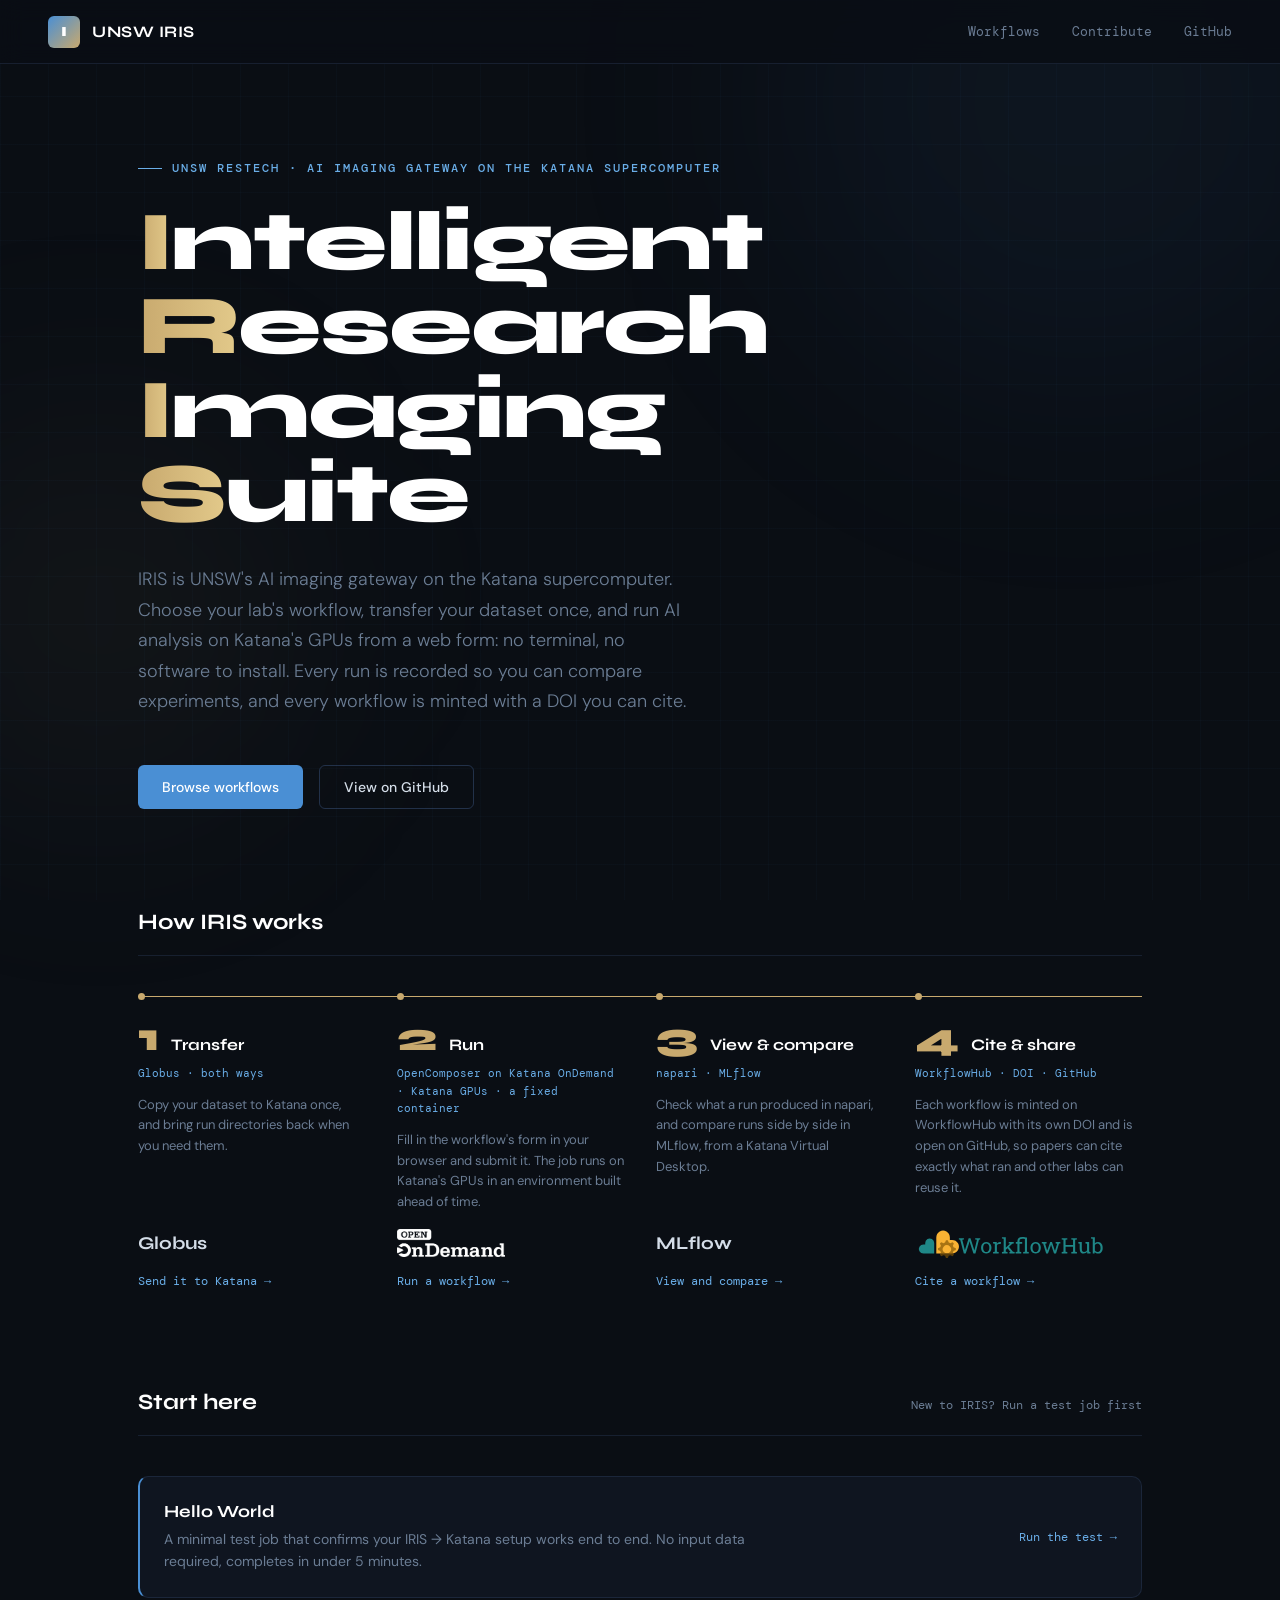
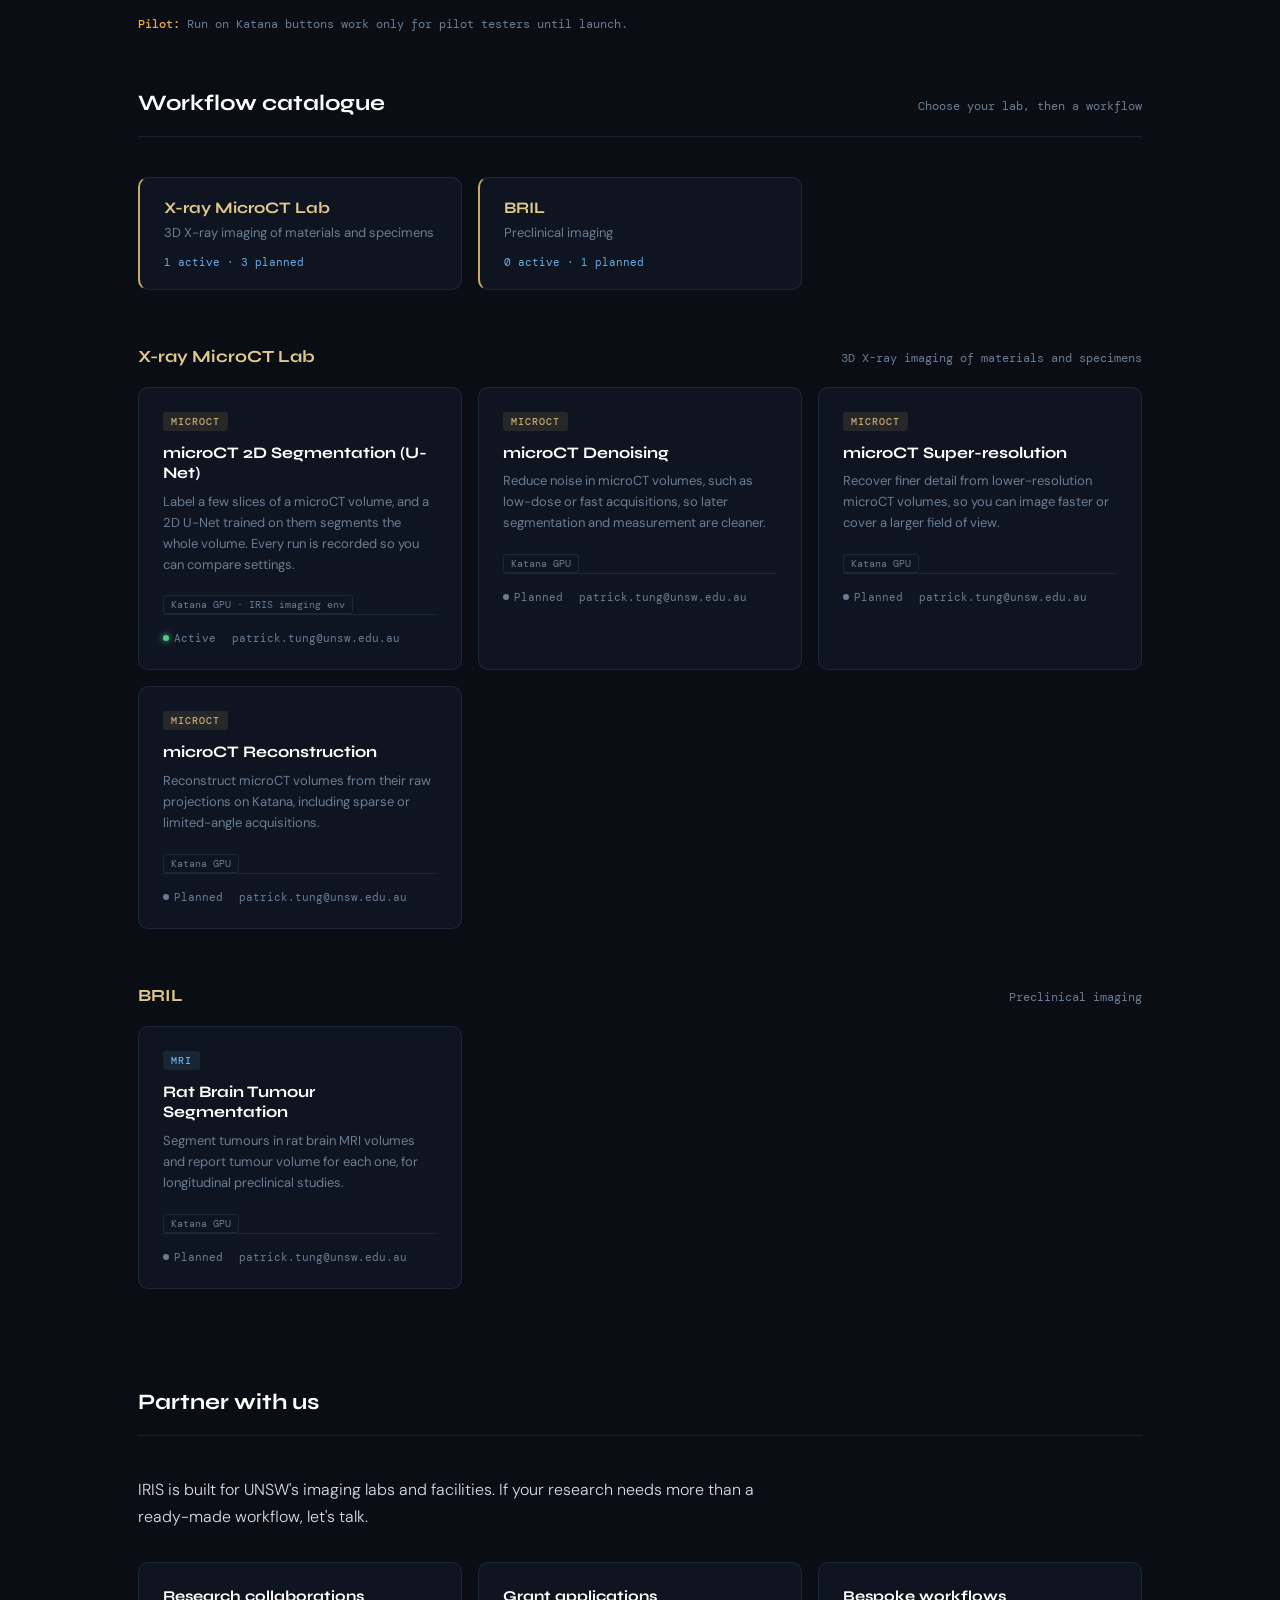
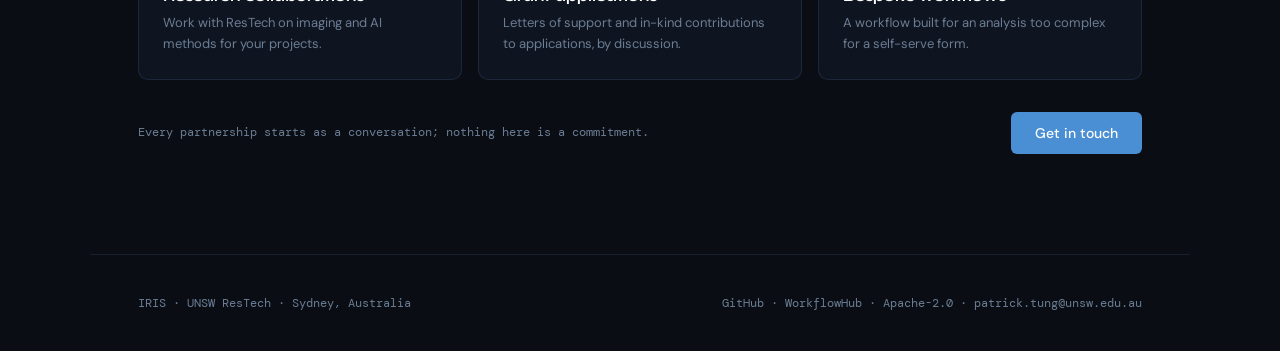
==== index.html @ 755fbcd8 "The landing page's lifecycle section becomes How IRIS works, keeping its id: its tagline goes and th" ====
<!DOCTYPE html>
<html lang="en">
<head>
  <meta charset="UTF-8">
  <meta name="viewport" content="width=device-width, initial-scale=1.0">
  <title>IRIS — Intelligent Research Imaging Suite</title>
  <link rel="preconnect" href="https://fonts.googleapis.com">
  <link href="https://fonts.googleapis.com/css2?family=DM+Mono:wght@400;500&family=Syne:wght@400;600;700;800&family=DM+Sans:wght@300;400;500&display=swap" rel="stylesheet">
  <style>
    *, *::before, *::after { box-sizing: border-box; margin: 0; padding: 0; }

    :root {
      --bg:        #0a0e14;
      --bg2:       #0f1520;
      --bg3:       #141c2e;
      --surface:   #1a2438;
      --border:    rgba(99,140,210,0.15);
      --border2:   rgba(99,140,210,0.28);
      --gold:      #c8a96e;
      --gold2:     #e2c98a;
      --blue:      #4a8fd4;
      --blue2:     #6aaee8;
      --text:      #d4dde8;
      --muted:     #6b7d94;
      --tag-bg:    rgba(74,143,212,0.12);
      --tag-text:  #6aaee8;
      --red:       #e05a5a;
      --green:     #4ecb8d;
      --amber:     #e8a84a;
      /* Modality accents — one per modality tag in the catalogue. */
      --pink:      #e07ab0;
    }

    html { scroll-behavior: smooth; }

    body {
      font-family: 'DM Sans', sans-serif;
      background: var(--bg);
      color: var(--text);
      min-height: 100vh;
      overflow-x: hidden;
    }

    /* Grid overlay */
    body::before {
      content: '';
      position: fixed;
      inset: 0;
      background-image:
        linear-gradient(rgba(74,143,212,0.03) 1px, transparent 1px),
        linear-gradient(90deg, rgba(74,143,212,0.03) 1px, transparent 1px);
      background-size: 48px 48px;
      pointer-events: none;
      z-index: 0;
    }

    /* Glow orbs */
    .orb {
      position: fixed;
      border-radius: 50%;
      filter: blur(120px);
      pointer-events: none;
      z-index: 0;
    }
    .orb-1 { width: 600px; height: 600px; background: rgba(74,143,212,0.06); top: -200px; right: -100px; }
    .orb-2 { width: 400px; height: 400px; background: rgba(200,169,110,0.05); bottom: 10%; left: -100px; }

    /* ── NAV ── */
    body > nav {
      position: fixed; top: 0; left: 0; right: 0;
      z-index: 100;
      display: flex; align-items: center; justify-content: space-between;
      padding: 0 48px;
      height: 64px;
      background: rgba(10,14,20,0.85);
      backdrop-filter: blur(12px);
      border-bottom: 1px solid var(--border);
    }

    .nav-logo {
      display: flex; align-items: center; gap: 12px;
      text-decoration: none;
    }
    .nav-logo-mark {
      width: 32px; height: 32px;
      background: linear-gradient(135deg, var(--blue), var(--gold));
      border-radius: 6px;
      display: flex; align-items: center; justify-content: center;
      font-family: 'Syne', sans-serif;
      font-weight: 800; font-size: 14px;
      color: #fff;
      letter-spacing: -0.5px;
    }
    .nav-logo-text {
      font-family: 'Syne', sans-serif;
      font-weight: 700; font-size: 16px;
      color: #fff; letter-spacing: 0.5px;
    }
    .nav-links { display: flex; align-items: center; gap: 32px; }
    .nav-links a {
      font-size: 13px; font-weight: 400;
      color: var(--muted); text-decoration: none;
      transition: color 0.2s;
      font-family: 'DM Mono', monospace;
    }
    .nav-links a:hover { color: var(--text); }

    /* ── HERO ── */
    .hero {
      position: relative; z-index: 1;
      padding: 160px 48px 100px;
      max-width: 1100px; margin: 0 auto;
    }

    .hero-eyebrow {
      font-family: 'DM Mono', monospace;
      font-size: 12px; font-weight: 500;
      color: var(--blue2);
      letter-spacing: 2px;
      text-transform: uppercase;
      margin-bottom: 24px;
      display: flex; align-items: center; gap: 10px;
    }
    .hero-eyebrow::before {
      content: '';
      display: block; width: 24px; height: 1px;
      background: var(--blue2);
    }

    h1 {
      font-family: 'Syne', sans-serif;
      font-size: clamp(48px, 7vw, 84px);
      font-weight: 800;
      line-height: 1.0;
      letter-spacing: -2px;
      color: #fff;
      margin-bottom: 8px;
    }
    h1 .accent {
      background: linear-gradient(90deg, var(--gold), var(--gold2));
      -webkit-background-clip: text;
      -webkit-text-fill-color: transparent;
      background-clip: text;
    }

    .hero-sub {
      font-size: 18px; font-weight: 300;
      color: var(--muted); line-height: 1.7;
      max-width: 560px;
      margin: 28px 0 48px;
    }

    .hero-actions { display: flex; gap: 16px; flex-wrap: wrap; }

    .btn {
      display: inline-flex; align-items: center; gap: 8px;
      padding: 12px 24px;
      border-radius: 6px;
      font-family: 'DM Sans', sans-serif;
      font-size: 14px; font-weight: 500;
      text-decoration: none;
      transition: all 0.2s;
      cursor: pointer; border: none;
    }
    .btn-primary {
      background: var(--blue);
      color: #fff;
    }
    .btn-primary:hover { background: var(--blue2); transform: translateY(-1px); }

    .btn-outline {
      background: transparent;
      color: var(--text);
      border: 1px solid var(--border2);
    }
    .btn-outline:hover { border-color: var(--blue); color: var(--blue2); transform: translateY(-1px); }

    /* ── SECTION ── */
    section {
      position: relative; z-index: 1;
      max-width: 1100px; margin: 0 auto;
      padding: 0 48px 100px;
    }

    .section-header {
      display: flex; align-items: baseline;
      justify-content: space-between;
      margin-bottom: 40px;
      border-bottom: 1px solid var(--border);
      padding-bottom: 20px;
    }
    .section-title {
      font-family: 'Syne', sans-serif;
      font-size: 22px; font-weight: 700;
      color: #fff;
    }
    .section-mono {
      font-family: 'DM Mono', monospace;
      font-size: 12px; color: var(--muted);
    }

    /* ── START HERE ── */
    #start-here { padding-bottom: 56px; }
    .start-card {
      display: flex; align-items: center; justify-content: space-between;
      gap: 24px; flex-wrap: wrap;
      background: var(--bg2);
      border: 1px solid var(--border);
      border-left: 2px solid var(--blue);
      border-radius: 10px;
      padding: 24px;
      text-decoration: none;
      transition: all 0.2s;
    }
    .start-card:hover { border-color: var(--border2); border-left-color: var(--blue2); background: var(--bg3); }
    .start-name {
      font-family: 'Syne', sans-serif;
      font-size: 17px; font-weight: 700; color: #fff;
      margin-bottom: 6px;
    }
    .start-desc { font-size: 14px; color: var(--muted); line-height: 1.6; max-width: 620px; }
    .start-go {
      font-family: 'DM Mono', monospace;
      font-size: 12px; color: var(--blue2); white-space: nowrap;
    }
    .prelaunch-note {
      margin-top: 16px;
      font-family: 'DM Mono', monospace;
      font-size: 12px; color: var(--muted); line-height: 1.7;
    }
    .prelaunch-note strong { color: var(--amber); font-weight: 500; }
    .prelaunch-note code { font-family: inherit; color: var(--text); }

    /* ── LABS ── */
    .lab + .lab { margin-top: 56px; }
    .lab-header {
      display: flex; align-items: baseline;
      justify-content: space-between; gap: 16px; flex-wrap: wrap;
      margin-bottom: 20px;
    }
    .lab-title {
      font-family: 'Syne', sans-serif;
      font-size: 17px; font-weight: 700;
      color: var(--gold2);
    }

    /* ── WORKFLOW GRID ── */
    .workflow-grid {
      display: grid;
      grid-template-columns: repeat(auto-fill, minmax(300px, 1fr));
      gap: 16px;
    }

    .workflow-card {
      background: var(--bg2);
      border: 1px solid var(--border);
      border-radius: 10px;
      padding: 24px;
      text-decoration: none;
      display: block;
      transition: all 0.2s;
      position: relative;
      overflow: hidden;
    }
    .workflow-card::before {
      content: '';
      position: absolute; top: 0; left: 0; right: 0;
      height: 2px;
      background: linear-gradient(90deg, var(--blue), transparent);
      opacity: 0;
      transition: opacity 0.2s;
    }
    .workflow-card:hover {
      border-color: var(--border2);
      transform: translateY(-2px);
      background: var(--bg3);
    }
    .workflow-card:hover::before { opacity: 1; }

    .workflow-card.planned { cursor: default; }
    .workflow-card.planned:hover {
      border-color: var(--border); transform: none; background: var(--bg2);
    }
    .workflow-card.planned:hover::before { opacity: 0; }

    .card-top {
      display: flex; align-items: flex-start;
      justify-content: space-between;
      margin-bottom: 12px;
    }
    .card-domain {
      font-family: 'DM Mono', monospace;
      font-size: 10px; font-weight: 500;
      padding: 3px 8px; border-radius: 3px;
      background: var(--tag-bg);
      color: var(--tag-text);
      text-transform: uppercase; letter-spacing: 1px;
    }
    .card-domain.microct   { background: rgba(200,169,110,0.12); color: var(--gold); }
    .card-domain.microscopy{ background: rgba(78,203,141,0.1); color: var(--green); }
    .card-domain.pathology { background: rgba(224,122,176,0.1); color: var(--pink); }
    .card-domain.mri       { background: rgba(106,174,232,0.1); color: var(--blue2); }

    .card-name {
      font-family: 'Syne', sans-serif;
      font-size: 16px; font-weight: 700;
      color: #fff; margin-bottom: 8px;
      line-height: 1.3;
    }
    .card-desc {
      font-size: 13px; color: var(--muted);
      line-height: 1.6; margin-bottom: 20px;
    }

    .card-meta {
      display: flex; gap: 16px;
      padding-top: 16px;
      border-top: 1px solid var(--border);
      font-family: 'DM Mono', monospace;
      font-size: 11px; color: var(--muted);
    }
    .card-meta span { display: flex; align-items: center; gap: 5px; }

    .card-compute {
      margin-top: 12px;
      display: flex; gap: 6px; flex-wrap: wrap;
    }
    .compute-tag {
      font-family: 'DM Mono', monospace;
      font-size: 10px; padding: 2px 7px;
      border-radius: 3px;
      border: 1px solid var(--border);
      color: var(--muted);
    }

    /* Status dot */
    .status-dot {
      width: 6px; height: 6px;
      border-radius: 50%;
      background: var(--green);
      display: inline-block;
      box-shadow: 0 0 6px var(--green);
    }
    .status-dot.planned { background: var(--muted); box-shadow: none; }

    /* ── HOW IRIS WORKS ── */
    /* Numbered steps, not cards: no box, and a thin gold line along the
       top of each stage, carried across the gap to the next one. */
    .lifecycle {
      display: grid;
      grid-template-columns: repeat(4, 1fr);
      gap: 32px;
    }
    .stage {
      position: relative;
      display: flex; flex-direction: column;
      border-top: 1px solid var(--gold);
      padding-top: 20px;
    }
    .stage:not(:last-child)::after {
      content: '';
      position: absolute; top: -1px; right: -32px;
      width: 32px; height: 1px;
      background: var(--gold);
    }
    /* A gold dot where each stage meets the line. */
    .stage::before {
      content: '';
      position: absolute; top: -4px; left: 0;
      width: 7px; height: 7px; border-radius: 50%;
      background: var(--gold);
    }
    .stage-head {
      display: flex; align-items: baseline; gap: 12px;
      margin-bottom: 8px;
    }
    .stage-num {
      font-family: 'Syne', sans-serif;
      font-weight: 800; font-size: 40px; line-height: 1;
      color: var(--gold);
    }
    .stage-title {
      font-family: 'Syne', sans-serif;
      font-weight: 700; font-size: 16px;
      color: #fff;
    }
    .stage-tools {
      font-family: 'DM Mono', monospace;
      font-size: 11px; color: var(--blue2);
      line-height: 1.6; margin-bottom: 12px;
    }
    .stage-desc {
      font-size: 13px; color: var(--muted);
      line-height: 1.6; margin-bottom: 16px;
    }
    /* A stage's logo, or its product's name as text, at the stage's foot
       so the four line up. */
    .stage-logo {
      margin-top: auto; margin-bottom: 16px;
      height: 28px; display: flex; align-items: center;
    }
    .stage-logo img { display: block; height: 28px; width: auto; }
    /* WorkflowHub's file pads its logo by about 40% of its height, so it
       is drawn larger to show the logo itself about 28px tall. */
    .stage-logo img.stage-logo-padded { height: 48px; margin: -10px 0; }
    .stage-logo-name {
      font-family: 'Syne', sans-serif;
      font-weight: 700; font-size: 18px; color: var(--text);
    }
    .stage-link {
      font-family: 'DM Mono', monospace;
      font-size: 12px; color: var(--blue2); text-decoration: none;
    }
    .stage-link:hover { color: var(--text); }

    /* ── PARTNER WITH US ── */
    .feature-grid {
      display: grid;
      grid-template-columns: repeat(3, 1fr);
      gap: 16px;
    }
    .feature {
      background: var(--bg2);
      border: 1px solid var(--border);
      border-radius: 10px;
      padding: 24px;
    }
    .feature-title {
      font-family: 'Syne', sans-serif;
      font-weight: 700; font-size: 15px;
      color: #fff; margin-bottom: 8px;
    }
    .feature-desc { font-size: 13px; color: var(--muted); line-height: 1.6; }

    .partner-intro {
      font-size: 16px; font-weight: 300;
      color: var(--text); line-height: 1.7;
      max-width: 640px; margin-bottom: 32px;
    }
    .partner-close {
      display: flex; align-items: center; justify-content: space-between;
      gap: 24px; flex-wrap: wrap;
      margin-top: 32px;
    }
    .partner-close p {
      font-family: 'DM Mono', monospace;
      font-size: 12px; color: var(--muted); line-height: 1.7;
    }

    /* ── LAB TILES ── */
    .lab-tiles {
      display: grid;
      grid-template-columns: repeat(auto-fill, minmax(240px, 1fr));
      gap: 16px;
      margin-bottom: 56px;
    }
    .lab-tile {
      display: flex; flex-direction: column; gap: 6px;
      background: var(--bg2);
      border: 1px solid var(--border);
      border-left: 2px solid var(--gold);
      border-radius: 10px;
      padding: 20px 24px;
      text-decoration: none;
      transition: all 0.2s;
    }
    .lab-tile:hover { border-color: var(--border2); border-left-color: var(--gold2); background: var(--bg3); }
    .lab-tile-name {
      font-family: 'Syne', sans-serif;
      font-size: 16px; font-weight: 700; color: var(--gold2);
    }
    .lab-tile-desc { font-size: 13px; color: var(--muted); line-height: 1.5; }
    .lab-tile-counts {
      font-family: 'DM Mono', monospace;
      font-size: 11px; color: var(--blue2);
      margin-top: 6px;
    }

    /* ── FOOTER ── */
    footer {
      position: relative; z-index: 1;
      border-top: 1px solid var(--border);
      padding: 40px 48px;
      max-width: 1100px; margin: 0 auto;
      display: flex; align-items: center;
      justify-content: space-between;
      font-family: 'DM Mono', monospace;
      font-size: 12px; color: var(--muted);
    }
    footer a { color: var(--muted); text-decoration: none; }
    footer a:hover { color: var(--blue2); }

    /* Animate on load */
    @keyframes fadeUp {
      from { opacity: 0; transform: translateY(20px); }
      to   { opacity: 1; transform: translateY(0); }
    }
    .hero-eyebrow { animation: fadeUp 0.5s ease both; }
    h1            { animation: fadeUp 0.5s 0.1s ease both; }
    .hero-sub     { animation: fadeUp 0.5s 0.2s ease both; }
    .hero-actions { animation: fadeUp 0.5s 0.3s ease both; }

    @media (max-width: 1000px) {
      .lifecycle { grid-template-columns: 1fr 1fr; }
      .stage:nth-child(2)::after { display: none; }
    }

    @media (max-width: 768px) {
      body > nav { padding: 0 20px; }
      h1 { font-size: clamp(36px, 11vw, 48px); letter-spacing: -1px; }
      .nav-links { display: none; }
      .hero { padding: 120px 20px 60px; }
      section { padding: 0 20px 60px; }
      /* Stacked, the gold line runs down the stages' left edge. */
      .lifecycle { grid-template-columns: 1fr; }
      .stage {
        border-top: none; border-left: 1px solid var(--gold);
        padding: 0 0 0 20px;
      }
      .stage:not(:last-child)::after {
        top: auto; right: auto; bottom: -32px; left: -1px;
        width: 1px; height: 32px;
      }
      .stage::before { top: 0; left: -4px; }
      .stage:nth-child(2)::after { display: block; }
      .feature-grid { grid-template-columns: 1fr; }
      footer { flex-direction: column; gap: 16px; text-align: center; }
    }
  </style>
</head>
<body>

<div class="orb orb-1"></div>
<div class="orb orb-2"></div>

<!-- NAV -->
<nav>
  <a href="./" class="nav-logo">
    <div class="nav-logo-mark">I</div>
    <span class="nav-logo-text">UNSW IRIS</span>
  </a>
  <div class="nav-links">
    <a href="#workflows">Workflows</a>
    <a href="contribute/">Contribute</a>
    <a href="https://github.com/unsw-restech/iris" target="_blank">GitHub</a>
  </div>
</nav>

<!-- HERO -->
<div class="hero">
  <div class="hero-eyebrow">UNSW ResTech · AI Imaging Gateway on the Katana supercomputer</div>
  <h1><span class="accent">I</span>ntelligent<br><span class="accent">R</span>esearch<br><span class="accent">I</span>maging<br><span class="accent">S</span>uite</h1>
  <p class="hero-sub">
    IRIS is UNSW's AI imaging gateway on the Katana supercomputer. Choose your lab's workflow, transfer your dataset once, and run AI analysis on Katana's GPUs from a web form: no terminal, no software to install.
    Every run is recorded so you can compare experiments, and every workflow is minted with a DOI you can cite.
  </p>
  <div class="hero-actions">
    <a href="#workflows" class="btn btn-primary">Browse workflows</a>
    <a href="https://github.com/unsw-restech/iris" class="btn btn-outline" target="_blank">View on GitHub</a>
  </div>
</div>

<!-- HOW IRIS WORKS: numbered steps, not cards; a stage-link is the only link
     in a stage. Each stage-logo holds its product's logo from assets/logos/
     (sources and licences in its README.md), or the product's name as text
     where its terms rule the logo out. -->
<section id="lifecycle">
  <div class="section-header">
    <span class="section-title">How IRIS works</span>
  </div>
  <div class="lifecycle">
    <div class="stage">
      <div class="stage-head"><span class="stage-num">1</span><span class="stage-title">Transfer</span></div>
      <div class="stage-tools">Globus · both ways</div>
      <p class="stage-desc">Copy your dataset to Katana once, and bring run directories back when you need them.</p>
      <div class="stage-logo"><span class="stage-logo-name">Globus</span></div>
      <a class="stage-link" href="guide/#send">Send it to Katana →</a>
    </div>
    <div class="stage">
      <div class="stage-head"><span class="stage-num">2</span><span class="stage-title">Run</span></div>
      <div class="stage-tools">OpenComposer on Katana OnDemand · Katana GPUs · a fixed container</div>
      <p class="stage-desc">Fill in the workflow's form in your browser and submit it. The job runs on Katana's GPUs in an environment built ahead of time.</p>
      <div class="stage-logo"><img src="assets/logos/open-ondemand.png" width="1186" height="308" alt="Open OnDemand"></div>
      <a class="stage-link" href="#workflows">Run a workflow →</a>
    </div>
    <div class="stage">
      <div class="stage-head"><span class="stage-num">3</span><span class="stage-title">View &amp; compare</span></div>
      <div class="stage-tools">napari · MLflow</div>
      <p class="stage-desc">Check what a run produced in napari, and compare runs side by side in MLflow, from a Katana Virtual Desktop.</p>
      <div class="stage-logo"><span class="stage-logo-name">MLflow</span></div>
      <a class="stage-link" href="guide/#compare">View and compare →</a>
    </div>
    <div class="stage">
      <div class="stage-head"><span class="stage-num">4</span><span class="stage-title">Cite &amp; share</span></div>
      <div class="stage-tools">WorkflowHub · DOI · GitHub</div>
      <p class="stage-desc">Each workflow is minted on WorkflowHub with its own DOI and is open on GitHub, so papers can cite exactly what ran and other labs can reuse it.</p>
      <div class="stage-logo"><img class="stage-logo-padded" src="assets/logos/workflowhub.svg" width="1200" height="300" alt="WorkflowHub"></div>
      <a class="stage-link" href="workflows/microct-2d-segmentation/#cite">Cite a workflow →</a>
    </div>
  </div>
</section>

<!-- START HERE -->
<section id="start-here">
  <div class="section-header">
    <span class="section-title">Start here</span>
    <span class="section-mono">New to IRIS? Run a test job first</span>
  </div>
  <a href="workflows/hello-world/" class="start-card">
    <div>
      <div class="start-name">Hello World</div>
      <div class="start-desc">A minimal test job that confirms your IRIS → Katana setup works end to end. No input data required, completes in under 5 minutes.</div>
    </div>
    <span class="start-go">Run the test →</span>
  </a>
  <p class="prelaunch-note">
    <strong>Pilot:</strong> Run on Katana buttons
    work only for pilot testers until launch.
  </p>
</section>

<!-- WORKFLOWS -->
<section id="workflows">
  <div class="section-header">
    <span class="section-title">Workflow catalogue</span>
    <span class="section-mono">Choose your lab, then a workflow</span>
  </div>

  <!-- One tile per lab section, in section order; bin/check holds each
       tile's counts to its section's Active and Planned cards. -->
  <div class="lab-tiles">
    <a href="#microct-lab" class="lab-tile">
      <span class="lab-tile-name">X-ray MicroCT Lab</span>
      <span class="lab-tile-desc">3D X-ray imaging of materials and specimens</span>
      <span class="lab-tile-counts">1 active · 3 planned</span>
    </a>
    <a href="#bril" class="lab-tile">
      <span class="lab-tile-name">BRIL</span>
      <span class="lab-tile-desc">Preclinical imaging</span>
      <span class="lab-tile-counts">0 active · 1 planned</span>
    </a>
  </div>

  <div class="lab" id="microct-lab">
    <div class="lab-header">
      <span class="lab-title">X-ray MicroCT Lab</span>
      <span class="section-mono">3D X-ray imaging of materials and specimens</span>
    </div>
    <div class="workflow-grid">

      <a href="workflows/microct-2d-segmentation/" class="workflow-card">
        <div class="card-top">
          <span class="card-domain microct">microCT</span>
        </div>
        <div class="card-name">microCT 2D Segmentation (U-Net)</div>
        <div class="card-desc">Label a few slices of a microCT volume, and a 2D U-Net trained on them segments the whole volume. Every run is recorded so you can compare settings.</div>
        <div class="card-compute">
          <span class="compute-tag">Katana GPU · IRIS imaging env</span>
        </div>
        <div class="card-meta">
          <span><span class="status-dot"></span> Active</span>
          <span>patrick.tung@unsw.edu.au</span>
        </div>
      </a>

      <a href="workflows/microct-denoising/" class="workflow-card planned">
        <div class="card-top">
          <span class="card-domain microct">microCT</span>
        </div>
        <div class="card-name">microCT Denoising</div>
        <div class="card-desc">Reduce noise in microCT volumes, such as low-dose or fast acquisitions, so later segmentation and measurement are cleaner.</div>
        <div class="card-compute">
          <span class="compute-tag">Katana GPU</span>
        </div>
        <div class="card-meta">
          <span><span class="status-dot planned"></span> Planned</span>
          <span>patrick.tung@unsw.edu.au</span>
        </div>
      </a>

      <a href="workflows/microct-super-resolution/" class="workflow-card planned">
        <div class="card-top">
          <span class="card-domain microct">microCT</span>
        </div>
        <div class="card-name">microCT Super-resolution</div>
        <div class="card-desc">Recover finer detail from lower-resolution microCT volumes, so you can image faster or cover a larger field of view.</div>
        <div class="card-compute">
          <span class="compute-tag">Katana GPU</span>
        </div>
        <div class="card-meta">
          <span><span class="status-dot planned"></span> Planned</span>
          <span>patrick.tung@unsw.edu.au</span>
        </div>
      </a>

      <a href="workflows/microct-reconstruction/" class="workflow-card planned">
        <div class="card-top">
          <span class="card-domain microct">microCT</span>
        </div>
        <div class="card-name">microCT Reconstruction</div>
        <div class="card-desc">Reconstruct microCT volumes from their raw projections on Katana, including sparse or limited-angle acquisitions.</div>
        <div class="card-compute">
          <span class="compute-tag">Katana GPU</span>
        </div>
        <div class="card-meta">
          <span><span class="status-dot planned"></span> Planned</span>
          <span>patrick.tung@unsw.edu.au</span>
        </div>
      </a>

    </div>
  </div>

  <div class="lab" id="bril">
    <div class="lab-header">
      <span class="lab-title">BRIL</span>
      <span class="section-mono">Preclinical imaging</span>
    </div>
    <div class="workflow-grid">

      <a href="workflows/mri-rat-brain-tumour-segmentation/" class="workflow-card planned">
        <div class="card-top">
          <span class="card-domain mri">MRI</span>
        </div>
        <div class="card-name">Rat Brain Tumour Segmentation</div>
        <div class="card-desc">Segment tumours in rat brain MRI volumes and report tumour volume for each one, for longitudinal preclinical studies.</div>
        <div class="card-compute">
          <span class="compute-tag">Katana GPU</span>
        </div>
        <div class="card-meta">
          <span><span class="status-dot planned"></span> Planned</span>
          <span>patrick.tung@unsw.edu.au</span>
        </div>
      </a>

    </div>
  </div>
</section>

<!-- PARTNER WITH US -->
<section id="partner">
  <div class="section-header">
    <span class="section-title">Partner with us</span>
  </div>
  <p class="partner-intro">IRIS is built for UNSW's imaging labs and facilities. If your research needs more than a ready-made workflow, let's talk.</p>
  <div class="feature-grid">
    <div class="feature">
      <div class="feature-title">Research collaborations</div>
      <p class="feature-desc">Work with ResTech on imaging and AI methods for your projects.</p>
    </div>
    <div class="feature">
      <div class="feature-title">Grant applications</div>
      <p class="feature-desc">Letters of support and in-kind contributions to applications, by discussion.</p>
    </div>
    <div class="feature">
      <div class="feature-title">Bespoke workflows</div>
      <p class="feature-desc">A workflow built for an analysis too complex for a self-serve form.</p>
    </div>
  </div>
  <div class="partner-close">
    <p>Every partnership starts as a conversation; nothing here is a commitment.</p>
    <a href="mailto:patrick.tung@unsw.edu.au" class="btn btn-primary">Get in touch</a>
  </div>
</section>

<!-- FOOTER -->
<footer>
  <span>IRIS · UNSW ResTech · Sydney, Australia</span>
  <span>
    <a href="https://github.com/unsw-restech/iris" target="_blank">GitHub</a> ·
    <a href="https://workflowhub.eu/projects/472" target="_blank">WorkflowHub</a> ·
    <a href="https://github.com/unsw-restech/iris/blob/main/LICENSE" target="_blank">Apache-2.0</a> ·
    <a href="mailto:patrick.tung@unsw.edu.au">patrick.tung@unsw.edu.au</a>
  </span>
</footer>

</body>
</html>
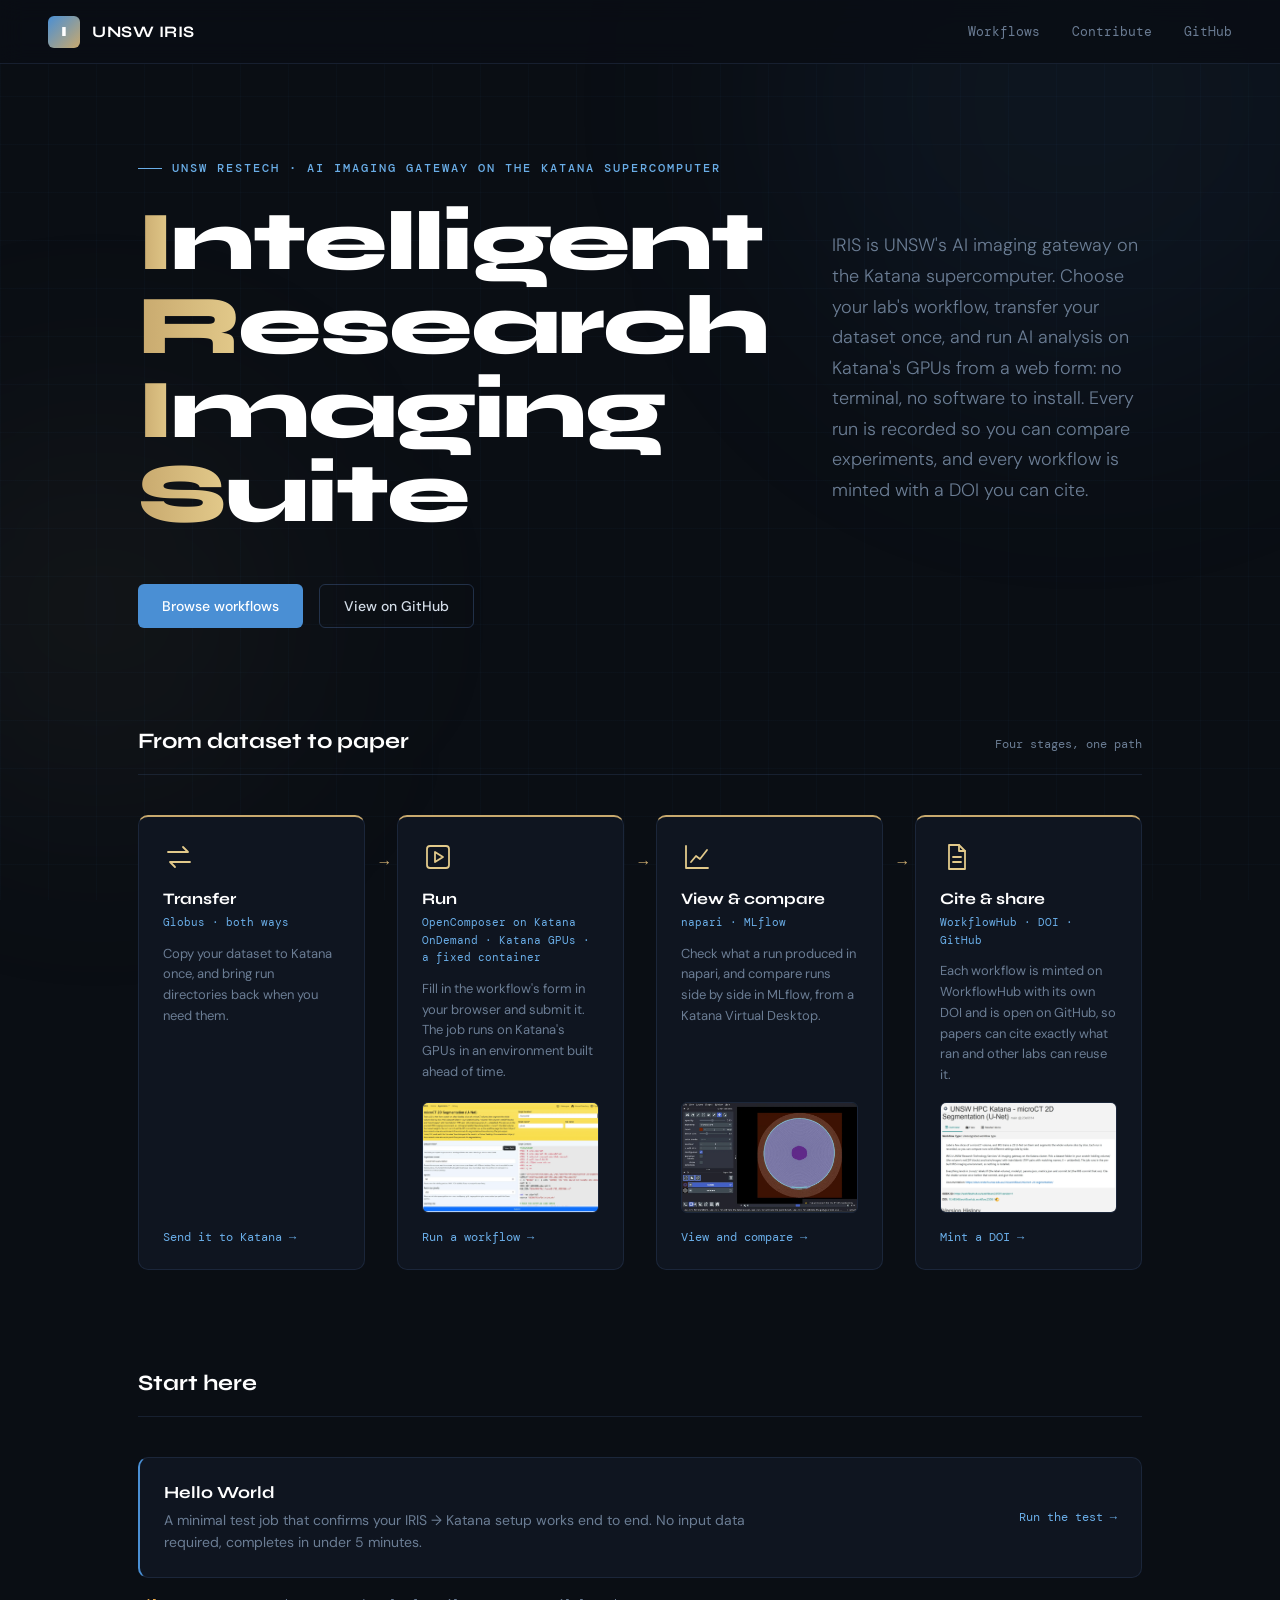
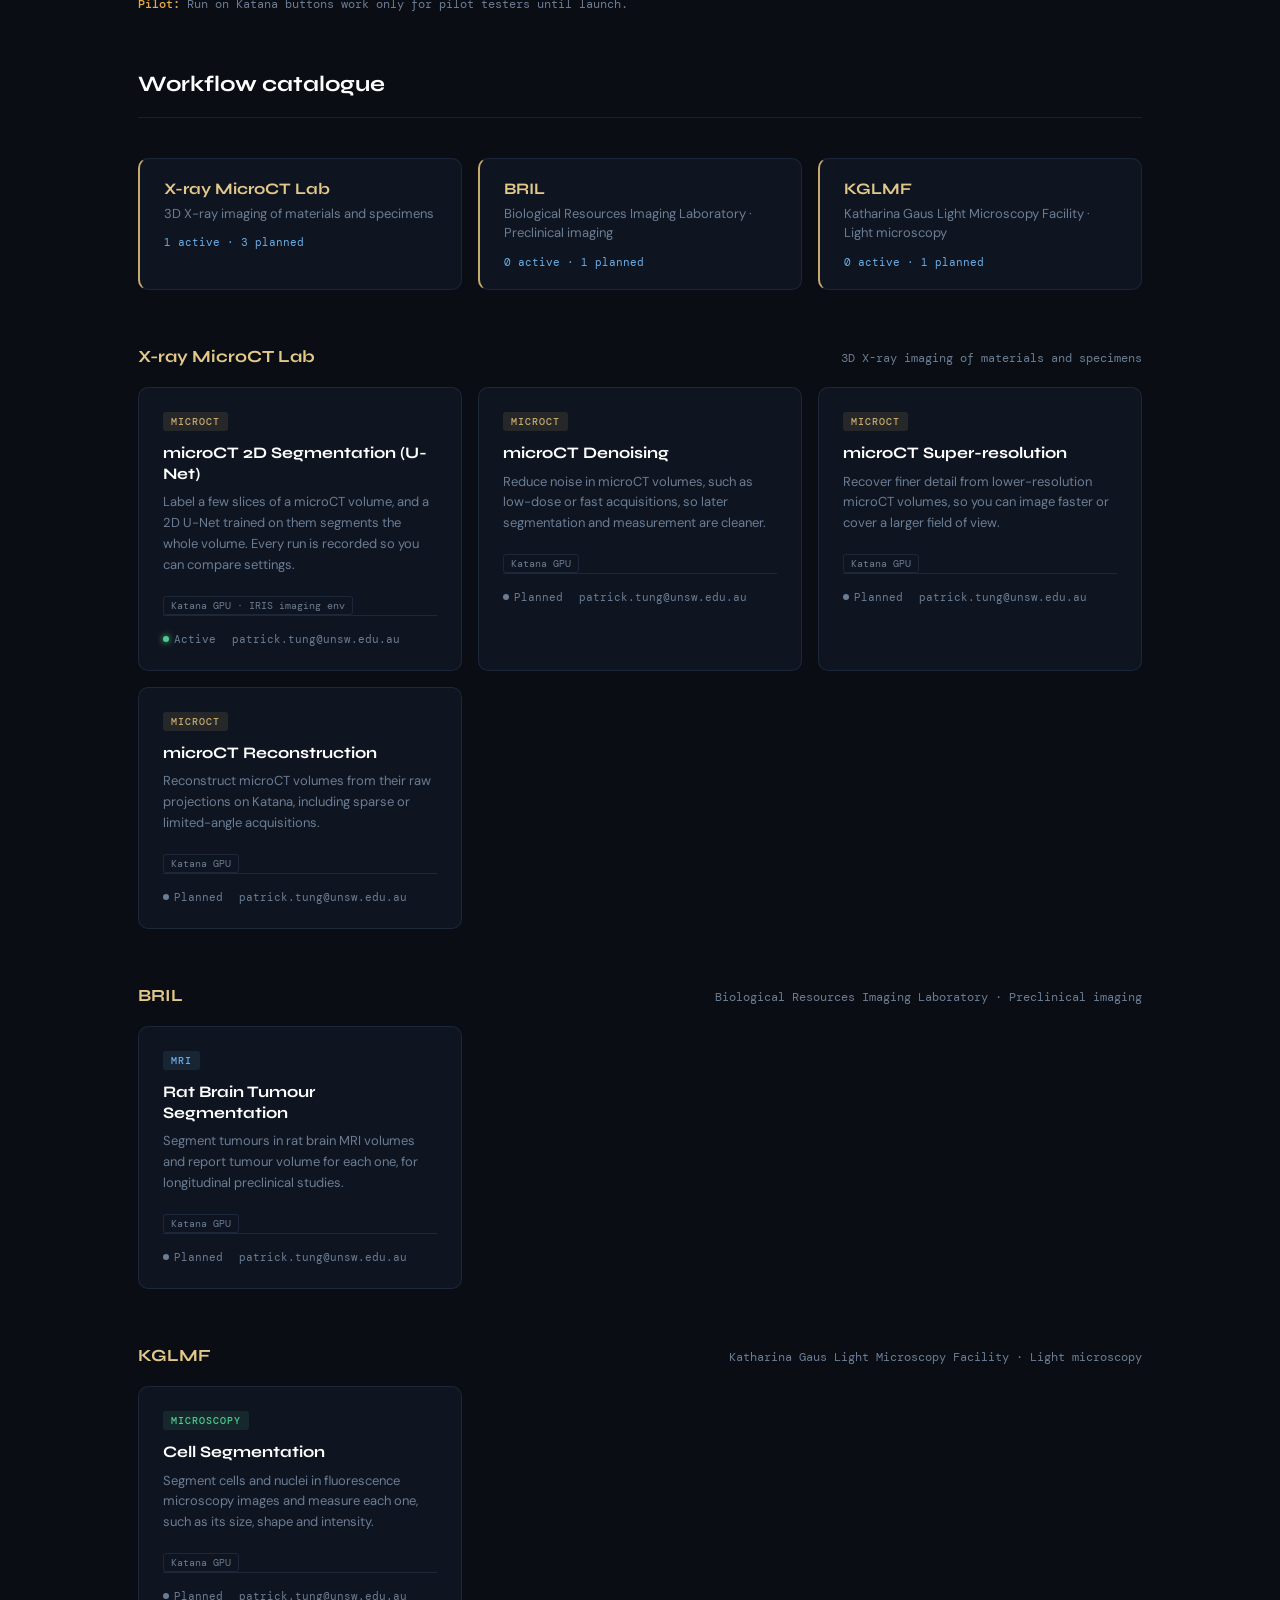
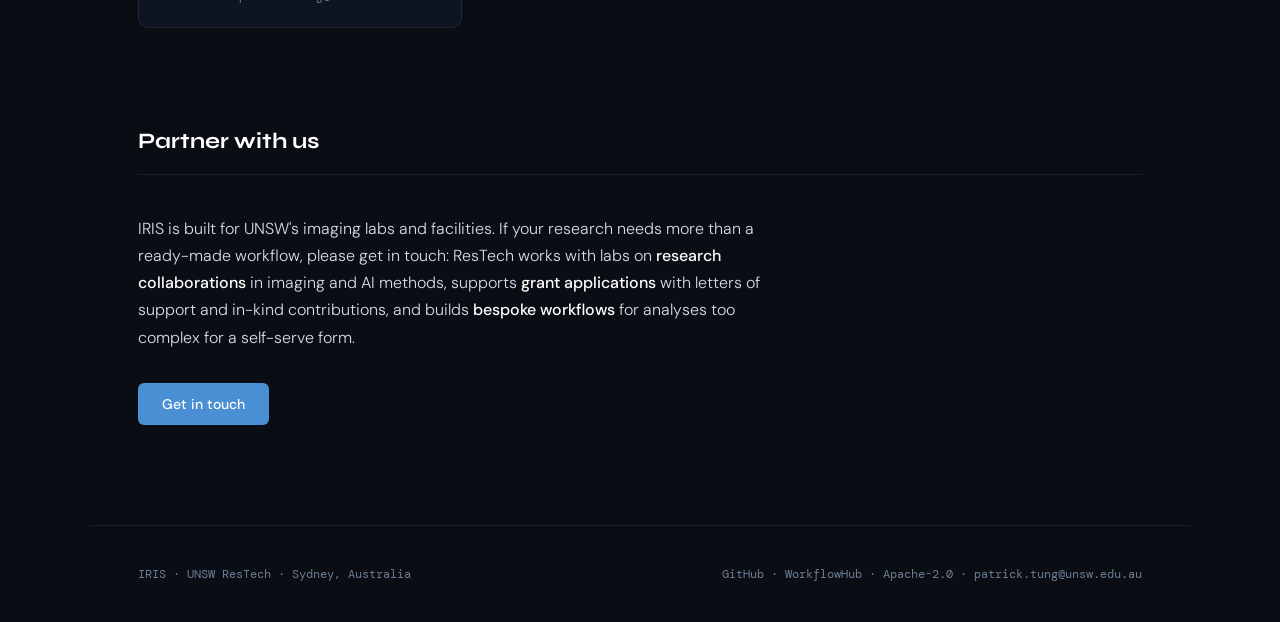
==== commit 618a32a3: "Merge #227: KGLMF lab with a Planned Cell Segmentation workflow, and BRIL's full name" ====
--- a/index.html
+++ b/index.html
@@ -152,6 +152,17 @@
 
     .hero-actions { display: flex; gap: 16px; flex-wrap: wrap; }
 
+    /* Wide screens put the title and its paragraph side by side; below the
+       lifecycle's 1000px breakpoint they stack. */
+    @media (min-width: 1001px) {
+      .hero-row {
+        display: grid; grid-template-columns: auto 1fr;
+        gap: 64px; align-items: center;
+        margin-bottom: 48px;
+      }
+      .hero-row h1, .hero-row .hero-sub { margin: 0; }
+    }
+
     .btn {
       display: inline-flex; align-items: center; gap: 8px;
       padding: 12px 24px;
@@ -343,9 +354,7 @@
     }
     .status-dot.planned { background: var(--muted); box-shadow: none; }
 
-    /* ── HOW IRIS WORKS ── */
-    /* Numbered steps, not cards: no box, and a thin gold line along the
-       top of each stage, carried across the gap to the next one. */
+    /* ── LIFECYCLE ── */
     .lifecycle {
       display: grid;
       grid-template-columns: repeat(4, 1fr);
@@ -354,35 +363,28 @@
     .stage {
       position: relative;
       display: flex; flex-direction: column;
-      border-top: 1px solid var(--gold);
-      padding-top: 20px;
-    }
+      background: var(--bg2);
+      border: 1px solid var(--border);
+      border-top: 2px solid var(--gold);
+      border-radius: 10px;
+      padding: 24px;
+    }
+    /* The arrow to the next stage, in the gap between them. */
     .stage:not(:last-child)::after {
-      content: '';
-      position: absolute; top: -1px; right: -32px;
-      width: 32px; height: 1px;
-      background: var(--gold);
-    }
-    /* A gold dot where each stage meets the line. */
-    .stage::before {
-      content: '';
-      position: absolute; top: -4px; left: 0;
-      width: 7px; height: 7px; border-radius: 50%;
-      background: var(--gold);
-    }
-    .stage-head {
-      display: flex; align-items: baseline; gap: 12px;
-      margin-bottom: 8px;
-    }
-    .stage-num {
-      font-family: 'Syne', sans-serif;
-      font-weight: 800; font-size: 40px; line-height: 1;
-      color: var(--gold);
+      content: '→';
+      position: absolute; top: 34px; right: -25px;
+      font-family: 'DM Mono', monospace;
+      font-size: 16px; color: var(--gold);
+    }
+    .stage-icon {
+      width: 32px; height: 32px;
+      color: var(--gold2);
+      margin-bottom: 16px;
     }
     .stage-title {
       font-family: 'Syne', sans-serif;
       font-weight: 700; font-size: 16px;
-      color: #fff;
+      color: #fff; margin-bottom: 6px;
     }
     .stage-tools {
       font-family: 'DM Mono', monospace;
@@ -393,59 +395,33 @@
       font-size: 13px; color: var(--muted);
       line-height: 1.6; margin-bottom: 16px;
     }
-    /* A stage's logo, or its product's name as text, at the stage's foot
-       so the four line up. */
-    .stage-logo {
-      margin-top: auto; margin-bottom: 16px;
-      height: 28px; display: flex; align-items: center;
-    }
-    .stage-logo img { display: block; height: 28px; width: auto; }
-    /* WorkflowHub's file pads its logo by about 40% of its height, so it
-       is drawn larger to show the logo itself about 28px tall. */
-    .stage-logo img.stage-logo-padded { height: 48px; margin: -10px 0; }
-    .stage-logo-name {
-      font-family: 'Syne', sans-serif;
-      font-weight: 700; font-size: 18px; color: var(--text);
+    /* A stage's screenshot slot: one image from assets/screenshots/, scaled to fit.
+       Empty, it takes no space, and the stage reads as text alone. */
+    .stage-thumb:empty { display: none; }
+    .stage-thumb { margin-bottom: 16px; }
+    /* A filled slot sits at the stage's foot, so the four line up. */
+    .stage-thumb:not(:empty) { margin-top: auto; }
+    .stage-thumb:not(:empty) + .stage-link { margin-top: 0; }
+    .stage-thumb a { display: block; }
+    .stage-thumb img {
+      display: block; width: 100%; height: auto; aspect-ratio: 16 / 10;
+      object-fit: cover; object-position: top left;
+      border: 1px solid var(--border); border-radius: 6px;
     }
     .stage-link {
+      margin-top: auto;
       font-family: 'DM Mono', monospace;
       font-size: 12px; color: var(--blue2); text-decoration: none;
     }
     .stage-link:hover { color: var(--text); }
 
     /* ── PARTNER WITH US ── */
-    .feature-grid {
-      display: grid;
-      grid-template-columns: repeat(3, 1fr);
-      gap: 16px;
-    }
-    .feature {
-      background: var(--bg2);
-      border: 1px solid var(--border);
-      border-radius: 10px;
-      padding: 24px;
-    }
-    .feature-title {
-      font-family: 'Syne', sans-serif;
-      font-weight: 700; font-size: 15px;
-      color: #fff; margin-bottom: 8px;
-    }
-    .feature-desc { font-size: 13px; color: var(--muted); line-height: 1.6; }
-
     .partner-intro {
       font-size: 16px; font-weight: 300;
       color: var(--text); line-height: 1.7;
       max-width: 640px; margin-bottom: 32px;
     }
-    .partner-close {
-      display: flex; align-items: center; justify-content: space-between;
-      gap: 24px; flex-wrap: wrap;
-      margin-top: 32px;
-    }
-    .partner-close p {
-      font-family: 'DM Mono', monospace;
-      font-size: 12px; color: var(--muted); line-height: 1.7;
-    }
+    .partner-intro strong { font-weight: 500; color: #fff; }
 
     /* ── LAB TILES ── */
     .lab-tiles {
@@ -511,19 +487,12 @@
       .nav-links { display: none; }
       .hero { padding: 120px 20px 60px; }
       section { padding: 0 20px 60px; }
-      /* Stacked, the gold line runs down the stages' left edge. */
       .lifecycle { grid-template-columns: 1fr; }
-      .stage {
-        border-top: none; border-left: 1px solid var(--gold);
-        padding: 0 0 0 20px;
+      .stage:not(:last-child)::after {
+        content: '↓'; top: auto; right: auto;
+        bottom: -27px; left: 50%; transform: translateX(-50%);
       }
-      .stage:not(:last-child)::after {
-        top: auto; right: auto; bottom: -32px; left: -1px;
-        width: 1px; height: 32px;
-      }
-      .stage::before { top: 0; left: -4px; }
       .stage:nth-child(2)::after { display: block; }
-      .feature-grid { grid-template-columns: 1fr; }
       footer { flex-direction: column; gap: 16px; text-align: center; }
     }
   </style>
@@ -549,53 +518,68 @@
 <!-- HERO -->
 <div class="hero">
   <div class="hero-eyebrow">UNSW ResTech · AI Imaging Gateway on the Katana supercomputer</div>
-  <h1><span class="accent">I</span>ntelligent<br><span class="accent">R</span>esearch<br><span class="accent">I</span>maging<br><span class="accent">S</span>uite</h1>
-  <p class="hero-sub">
-    IRIS is UNSW's AI imaging gateway on the Katana supercomputer. Choose your lab's workflow, transfer your dataset once, and run AI analysis on Katana's GPUs from a web form: no terminal, no software to install.
-    Every run is recorded so you can compare experiments, and every workflow is minted with a DOI you can cite.
-  </p>
+  <div class="hero-row">
+    <h1><span class="accent">I</span>ntelligent<br><span class="accent">R</span>esearch<br><span class="accent">I</span>maging<br><span class="accent">S</span>uite</h1>
+    <p class="hero-sub">
+      IRIS is UNSW's AI imaging gateway on the Katana supercomputer. Choose your lab's workflow, transfer your dataset once, and run AI analysis on Katana's GPUs from a web form: no terminal, no software to install.
+      Every run is recorded so you can compare experiments, and every workflow is minted with a DOI you can cite.
+    </p>
+  </div>
   <div class="hero-actions">
     <a href="#workflows" class="btn btn-primary">Browse workflows</a>
     <a href="https://github.com/unsw-restech/iris" class="btn btn-outline" target="_blank">View on GitHub</a>
   </div>
 </div>
 
-<!-- HOW IRIS WORKS: numbered steps, not cards; a stage-link is the only link
-     in a stage. Each stage-logo holds its product's logo from assets/logos/
-     (sources and licences in its README.md), or the product's name as text
-     where its terms rule the logo out. -->
+<!-- LIFECYCLE: each stage's stage-thumb slot takes one screenshot from
+     assets/screenshots/: an img with its width, height, loading="lazy" and alt
+     text, inside a link to where the stage-link goes. Empty, it shows nothing.
+     Transfer's is empty: there is no Globus screenshot (#217). -->
 <section id="lifecycle">
   <div class="section-header">
-    <span class="section-title">How IRIS works</span>
+    <span class="section-title">From dataset to paper</span>
+    <span class="section-mono">Four stages, one path</span>
   </div>
   <div class="lifecycle">
     <div class="stage">
-      <div class="stage-head"><span class="stage-num">1</span><span class="stage-title">Transfer</span></div>
+      <svg class="stage-icon" viewBox="0 0 32 32" fill="none" stroke="currentColor" stroke-width="1.8" stroke-linecap="round" stroke-linejoin="round" aria-hidden="true">
+        <path d="M5 11h20l-5-5M27 21H7l5 5"/>
+      </svg>
+      <div class="stage-title">Transfer</div>
       <div class="stage-tools">Globus · both ways</div>
       <p class="stage-desc">Copy your dataset to Katana once, and bring run directories back when you need them.</p>
-      <div class="stage-logo"><span class="stage-logo-name">Globus</span></div>
+      <div class="stage-thumb"></div>
       <a class="stage-link" href="guide/#send">Send it to Katana →</a>
     </div>
     <div class="stage">
-      <div class="stage-head"><span class="stage-num">2</span><span class="stage-title">Run</span></div>
+      <svg class="stage-icon" viewBox="0 0 32 32" fill="none" stroke="currentColor" stroke-width="1.8" stroke-linecap="round" stroke-linejoin="round" aria-hidden="true">
+        <rect x="5" y="5" width="22" height="22" rx="3"/><path d="M13 11v10l8-5z"/>
+      </svg>
+      <div class="stage-title">Run</div>
       <div class="stage-tools">OpenComposer on Katana OnDemand · Katana GPUs · a fixed container</div>
       <p class="stage-desc">Fill in the workflow's form in your browser and submit it. The job runs on Katana's GPUs in an environment built ahead of time.</p>
-      <div class="stage-logo"><img src="assets/logos/open-ondemand.png" width="1186" height="308" alt="Open OnDemand"></div>
-      <a class="stage-link" href="#workflows">Run a workflow →</a>
+      <div class="stage-thumb"><a href="workflows/microct-2d-segmentation/#run"><img src="assets/screenshots/opencomposer-form.webp" width="1600" height="924" loading="lazy" decoding="async" alt="The reference workflow's form in Katana OnDemand, with its fields on the left and the job script they write on the right."></a></div>
+      <a class="stage-link" href="workflows/microct-2d-segmentation/#run">Run a workflow →</a>
     </div>
     <div class="stage">
-      <div class="stage-head"><span class="stage-num">3</span><span class="stage-title">View &amp; compare</span></div>
+      <svg class="stage-icon" viewBox="0 0 32 32" fill="none" stroke="currentColor" stroke-width="1.8" stroke-linecap="round" stroke-linejoin="round" aria-hidden="true">
+        <path d="M5 27V5M5 27h22"/><path d="M10 21l5-6 4 3 7-9"/>
+      </svg>
+      <div class="stage-title">View &amp; compare</div>
       <div class="stage-tools">napari · MLflow</div>
       <p class="stage-desc">Check what a run produced in napari, and compare runs side by side in MLflow, from a Katana Virtual Desktop.</p>
-      <div class="stage-logo"><span class="stage-logo-name">MLflow</span></div>
+      <div class="stage-thumb"><a href="guide/#compare"><img src="assets/screenshots/napari-iris-view.webp" width="1358" height="817" loading="lazy" decoding="async" alt="napari showing a run's label volume over a slice of the microCT volume it segmented."></a></div>
       <a class="stage-link" href="guide/#compare">View and compare →</a>
     </div>
     <div class="stage">
-      <div class="stage-head"><span class="stage-num">4</span><span class="stage-title">Cite &amp; share</span></div>
+      <svg class="stage-icon" viewBox="0 0 32 32" fill="none" stroke="currentColor" stroke-width="1.8" stroke-linecap="round" stroke-linejoin="round" aria-hidden="true">
+        <path d="M9 4h10l6 6v18H9z"/><path d="M19 4v6h6M13 16h8M13 21h8"/>
+      </svg>
+      <div class="stage-title">Cite &amp; share</div>
       <div class="stage-tools">WorkflowHub · DOI · GitHub</div>
       <p class="stage-desc">Each workflow is minted on WorkflowHub with its own DOI and is open on GitHub, so papers can cite exactly what ran and other labs can reuse it.</p>
-      <div class="stage-logo"><img class="stage-logo-padded" src="assets/logos/workflowhub.svg" width="1200" height="300" alt="WorkflowHub"></div>
-      <a class="stage-link" href="workflows/microct-2d-segmentation/#cite">Cite a workflow →</a>
+      <div class="stage-thumb"><a href="workflows/microct-2d-segmentation/#cite"><img src="assets/screenshots/workflowhub-entry.webp" width="1600" height="1214" loading="lazy" decoding="async" alt="The reference workflow's WorkflowHub entry, with its description and DOI."></a></div>
+      <a class="stage-link" href="contribute/#mint">Mint a DOI →</a>
     </div>
   </div>
 </section>
@@ -604,7 +588,6 @@
 <section id="start-here">
   <div class="section-header">
     <span class="section-title">Start here</span>
-    <span class="section-mono">New to IRIS? Run a test job first</span>
   </div>
   <a href="workflows/hello-world/" class="start-card">
     <div>
@@ -623,7 +606,6 @@
 <section id="workflows">
   <div class="section-header">
     <span class="section-title">Workflow catalogue</span>
-    <span class="section-mono">Choose your lab, then a workflow</span>
   </div>
 
   <!-- One tile per lab section, in section order; bin/check holds each
@@ -636,7 +618,12 @@
     </a>
     <a href="#bril" class="lab-tile">
       <span class="lab-tile-name">BRIL</span>
-      <span class="lab-tile-desc">Preclinical imaging</span>
+      <span class="lab-tile-desc">Biological Resources Imaging Laboratory · Preclinical imaging</span>
+      <span class="lab-tile-counts">0 active · 1 planned</span>
+    </a>
+    <a href="#kglmf" class="lab-tile">
+      <span class="lab-tile-name">KGLMF</span>
+      <span class="lab-tile-desc">Katharina Gaus Light Microscopy Facility · Light microscopy</span>
       <span class="lab-tile-counts">0 active · 1 planned</span>
     </a>
   </div>
@@ -714,7 +701,7 @@
   <div class="lab" id="bril">
     <div class="lab-header">
       <span class="lab-title">BRIL</span>
-      <span class="section-mono">Preclinical imaging</span>
+      <span class="section-mono">Biological Resources Imaging Laboratory · Preclinical imaging</span>
     </div>
     <div class="workflow-grid">
 
@@ -735,6 +722,31 @@
 
     </div>
   </div>
+
+  <div class="lab" id="kglmf">
+    <div class="lab-header">
+      <span class="lab-title">KGLMF</span>
+      <span class="section-mono">Katharina Gaus Light Microscopy Facility · Light microscopy</span>
+    </div>
+    <div class="workflow-grid">
+
+      <a href="workflows/microscopy-cell-segmentation/" class="workflow-card planned">
+        <div class="card-top">
+          <span class="card-domain microscopy">Microscopy</span>
+        </div>
+        <div class="card-name">Cell Segmentation</div>
+        <div class="card-desc">Segment cells and nuclei in fluorescence microscopy images and measure each one, such as its size, shape and intensity.</div>
+        <div class="card-compute">
+          <span class="compute-tag">Katana GPU</span>
+        </div>
+        <div class="card-meta">
+          <span><span class="status-dot planned"></span> Planned</span>
+          <span>patrick.tung@unsw.edu.au</span>
+        </div>
+      </a>
+
+    </div>
+  </div>
 </section>
 
 <!-- PARTNER WITH US -->
@@ -742,25 +754,8 @@
   <div class="section-header">
     <span class="section-title">Partner with us</span>
   </div>
-  <p class="partner-intro">IRIS is built for UNSW's imaging labs and facilities. If your research needs more than a ready-made workflow, let's talk.</p>
-  <div class="feature-grid">
-    <div class="feature">
-      <div class="feature-title">Research collaborations</div>
-      <p class="feature-desc">Work with ResTech on imaging and AI methods for your projects.</p>
-    </div>
-    <div class="feature">
-      <div class="feature-title">Grant applications</div>
-      <p class="feature-desc">Letters of support and in-kind contributions to applications, by discussion.</p>
-    </div>
-    <div class="feature">
-      <div class="feature-title">Bespoke workflows</div>
-      <p class="feature-desc">A workflow built for an analysis too complex for a self-serve form.</p>
-    </div>
-  </div>
-  <div class="partner-close">
-    <p>Every partnership starts as a conversation; nothing here is a commitment.</p>
-    <a href="mailto:patrick.tung@unsw.edu.au" class="btn btn-primary">Get in touch</a>
-  </div>
+  <p class="partner-intro">IRIS is built for UNSW's imaging labs and facilities. If your research needs more than a ready-made workflow, please get in touch: ResTech works with labs on <strong>research collaborations</strong> in imaging and AI methods, supports <strong>grant applications</strong> with letters of support and in-kind contributions, and builds <strong>bespoke workflows</strong> for analyses too complex for a self-serve form.</p>
+  <a href="mailto:patrick.tung@unsw.edu.au" class="btn btn-primary">Get in touch</a>
 </section>
 
 <!-- FOOTER -->
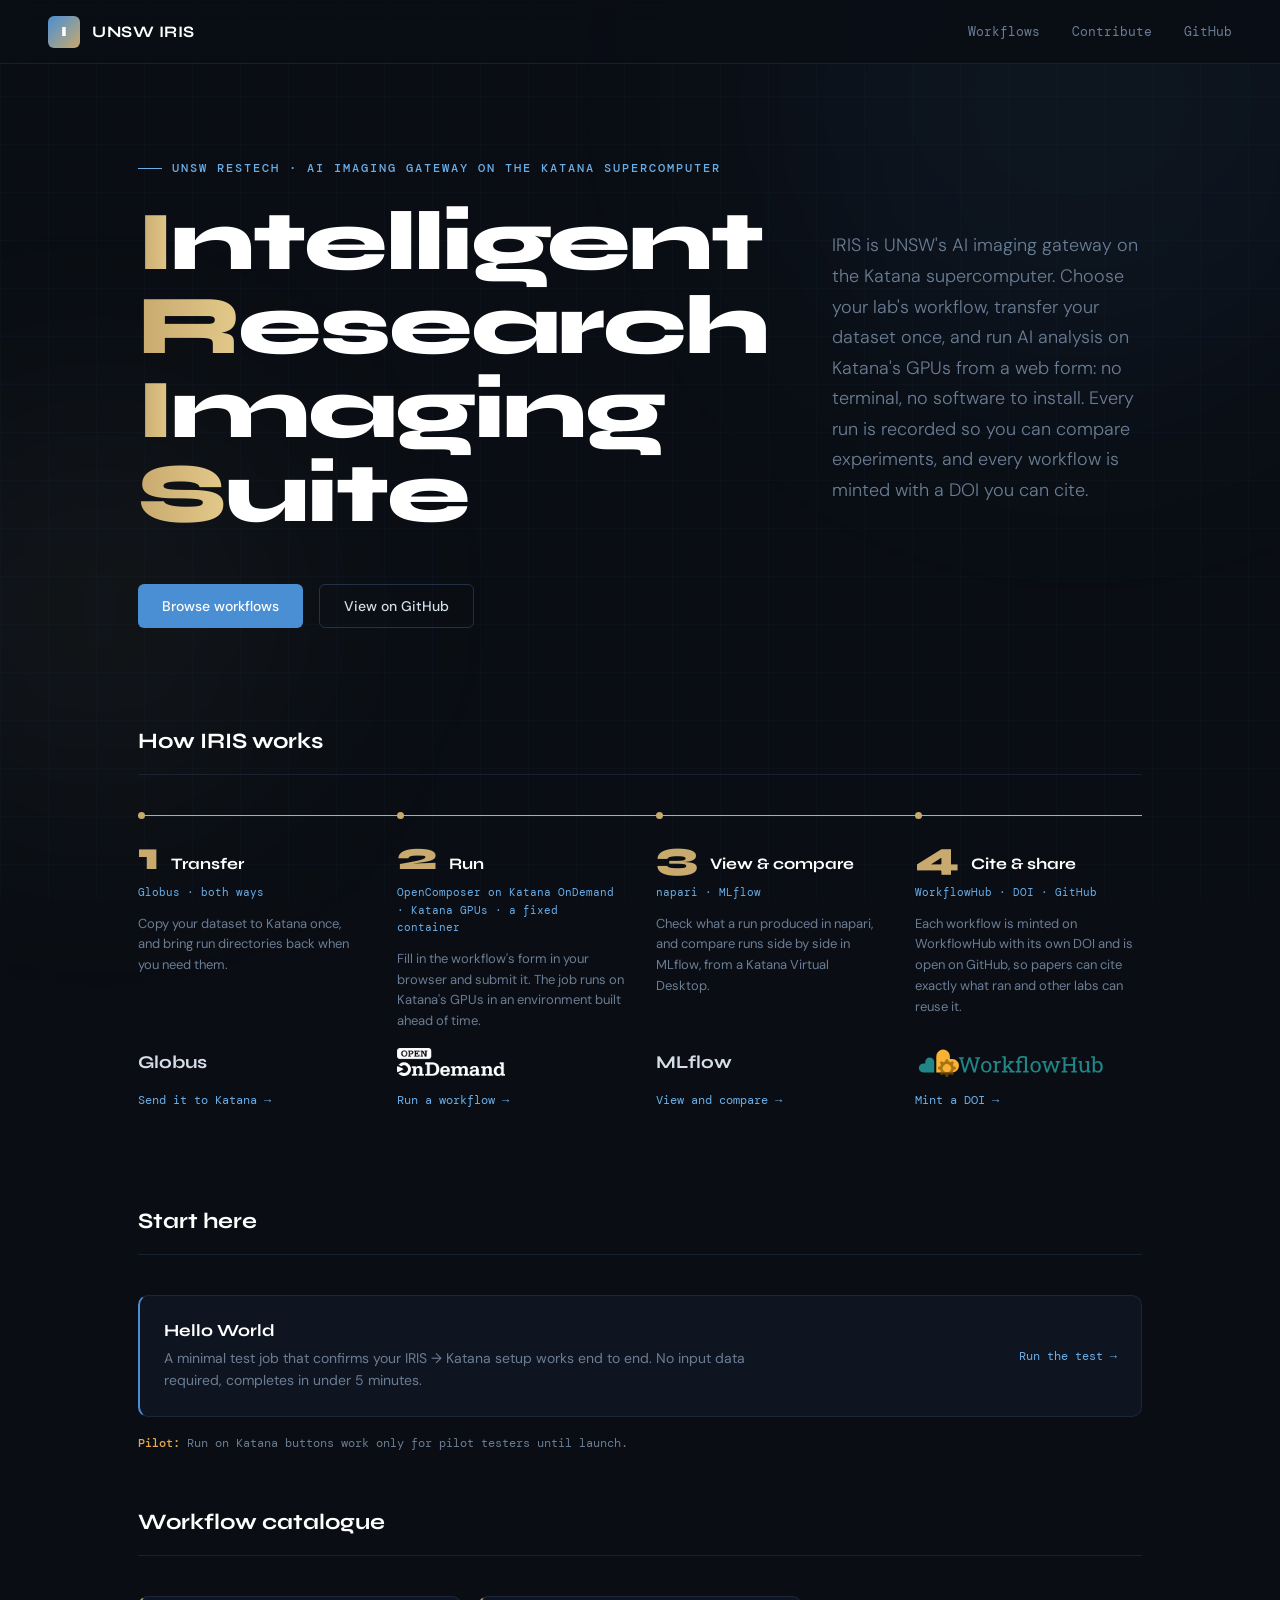
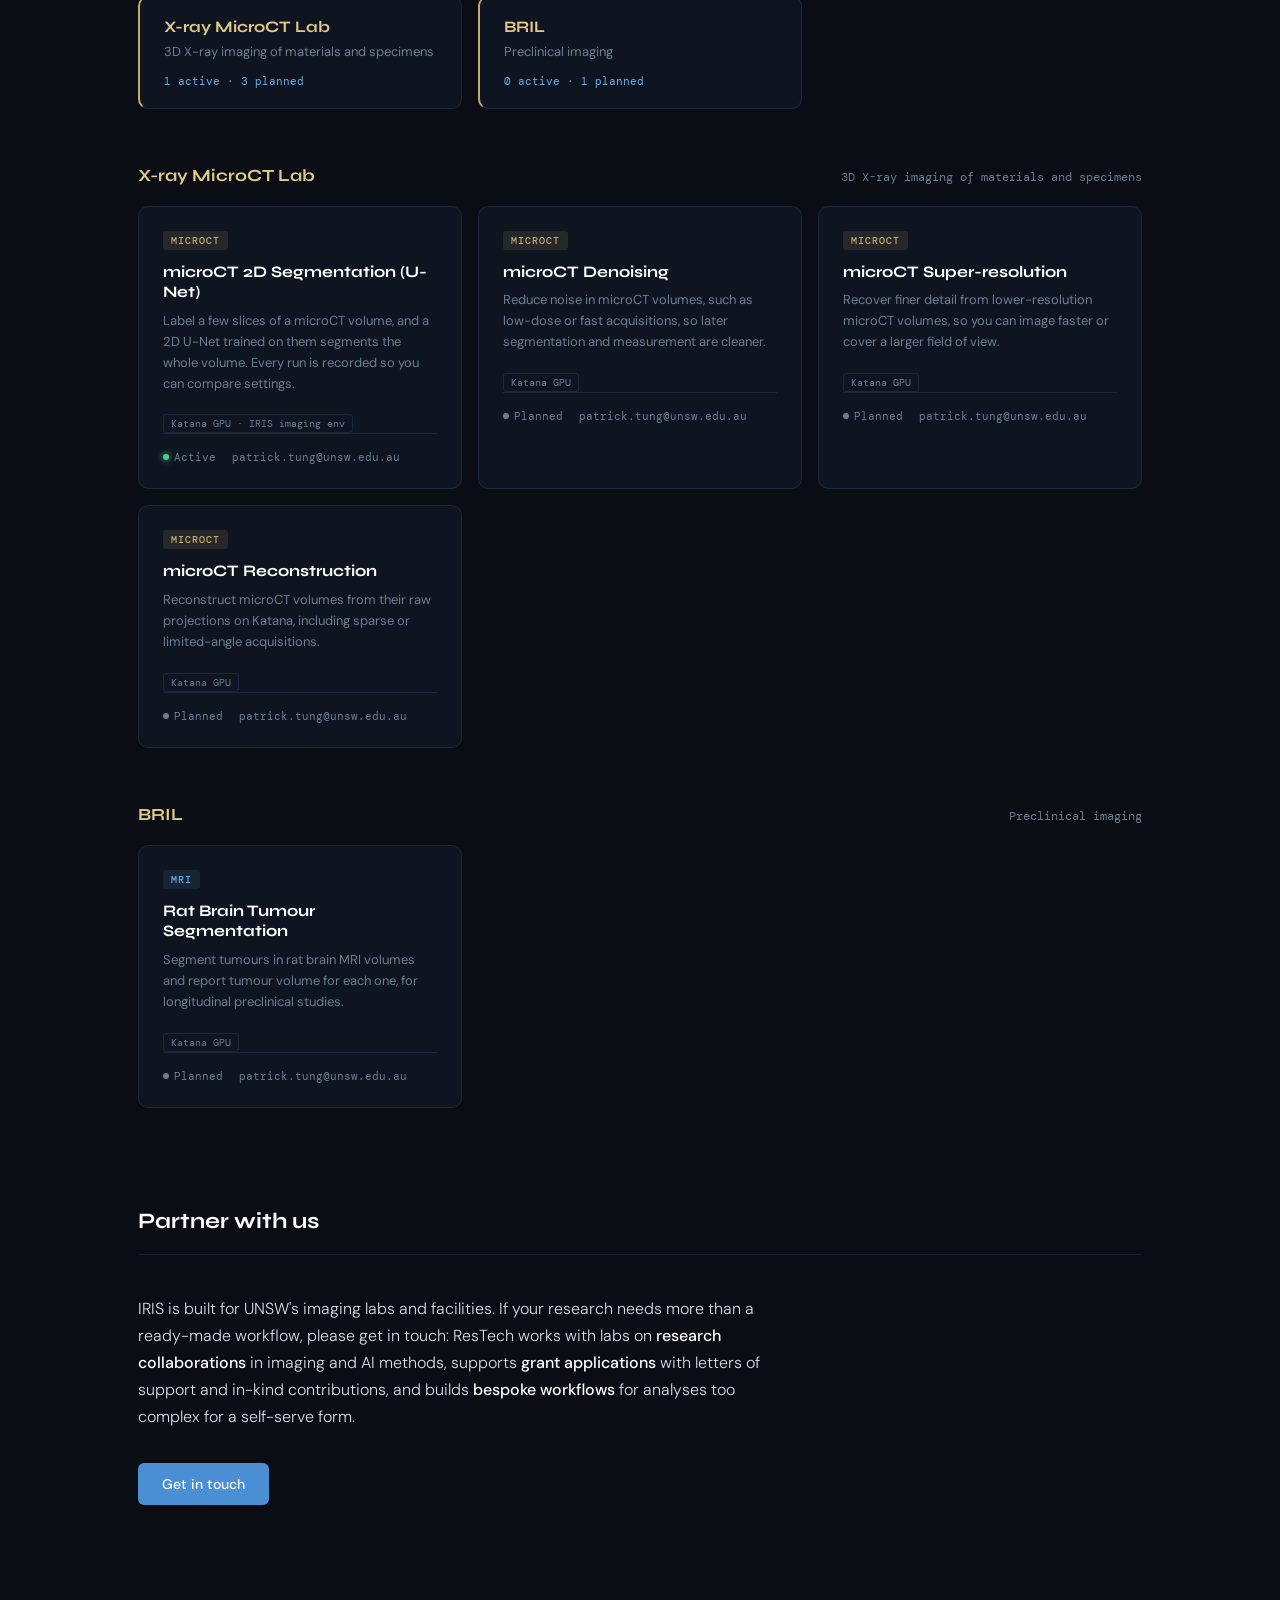
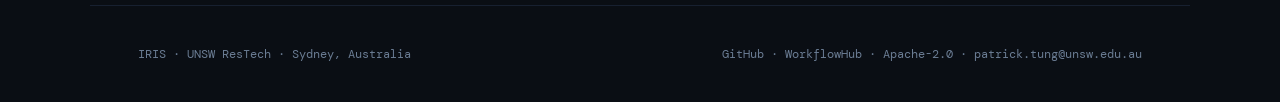
==== commit 25648c43: "Merge 223-landing-page into #224: Cite & share keeps its WorkflowHub logo and takes #225's Mint a DO" ====
--- a/index.html
+++ b/index.html
@@ -354,7 +354,9 @@
     }
     .status-dot.planned { background: var(--muted); box-shadow: none; }
 
-    /* ── LIFECYCLE ── */
+    /* ── HOW IRIS WORKS ── */
+    /* Numbered steps, not cards: no box, and a thin gold line along the
+       top of each stage, carried across the gap to the next one. */
     .lifecycle {
       display: grid;
       grid-template-columns: repeat(4, 1fr);
@@ -363,28 +365,35 @@
     .stage {
       position: relative;
       display: flex; flex-direction: column;
-      background: var(--bg2);
-      border: 1px solid var(--border);
-      border-top: 2px solid var(--gold);
-      border-radius: 10px;
-      padding: 24px;
-    }
-    /* The arrow to the next stage, in the gap between them. */
+      border-top: 1px solid var(--gold);
+      padding-top: 20px;
+    }
     .stage:not(:last-child)::after {
-      content: '→';
-      position: absolute; top: 34px; right: -25px;
-      font-family: 'DM Mono', monospace;
-      font-size: 16px; color: var(--gold);
-    }
-    .stage-icon {
-      width: 32px; height: 32px;
-      color: var(--gold2);
-      margin-bottom: 16px;
+      content: '';
+      position: absolute; top: -1px; right: -32px;
+      width: 32px; height: 1px;
+      background: var(--gold);
+    }
+    /* A gold dot where each stage meets the line. */
+    .stage::before {
+      content: '';
+      position: absolute; top: -4px; left: 0;
+      width: 7px; height: 7px; border-radius: 50%;
+      background: var(--gold);
+    }
+    .stage-head {
+      display: flex; align-items: baseline; gap: 12px;
+      margin-bottom: 8px;
+    }
+    .stage-num {
+      font-family: 'Syne', sans-serif;
+      font-weight: 800; font-size: 40px; line-height: 1;
+      color: var(--gold);
     }
     .stage-title {
       font-family: 'Syne', sans-serif;
       font-weight: 700; font-size: 16px;
-      color: #fff; margin-bottom: 6px;
+      color: #fff;
     }
     .stage-tools {
       font-family: 'DM Mono', monospace;
@@ -395,21 +404,21 @@
       font-size: 13px; color: var(--muted);
       line-height: 1.6; margin-bottom: 16px;
     }
-    /* A stage's screenshot slot: one image from assets/screenshots/, scaled to fit.
-       Empty, it takes no space, and the stage reads as text alone. */
-    .stage-thumb:empty { display: none; }
-    .stage-thumb { margin-bottom: 16px; }
-    /* A filled slot sits at the stage's foot, so the four line up. */
-    .stage-thumb:not(:empty) { margin-top: auto; }
-    .stage-thumb:not(:empty) + .stage-link { margin-top: 0; }
-    .stage-thumb a { display: block; }
-    .stage-thumb img {
-      display: block; width: 100%; height: auto; aspect-ratio: 16 / 10;
-      object-fit: cover; object-position: top left;
-      border: 1px solid var(--border); border-radius: 6px;
+    /* A stage's logo, or its product's name as text, at the stage's foot
+       so the four line up. */
+    .stage-logo {
+      margin-top: auto; margin-bottom: 16px;
+      height: 28px; display: flex; align-items: center;
+    }
+    .stage-logo img { display: block; height: 28px; width: auto; }
+    /* WorkflowHub's file pads its logo by about 40% of its height, so it
+       is drawn larger to show the logo itself about 28px tall. */
+    .stage-logo img.stage-logo-padded { height: 48px; margin: -10px 0; }
+    .stage-logo-name {
+      font-family: 'Syne', sans-serif;
+      font-weight: 700; font-size: 18px; color: var(--text);
     }
     .stage-link {
-      margin-top: auto;
       font-family: 'DM Mono', monospace;
       font-size: 12px; color: var(--blue2); text-decoration: none;
     }
@@ -487,11 +496,17 @@
       .nav-links { display: none; }
       .hero { padding: 120px 20px 60px; }
       section { padding: 0 20px 60px; }
+      /* Stacked, the gold line runs down the stages' left edge. */
       .lifecycle { grid-template-columns: 1fr; }
+      .stage {
+        border-top: none; border-left: 1px solid var(--gold);
+        padding: 0 0 0 20px;
+      }
       .stage:not(:last-child)::after {
-        content: '↓'; top: auto; right: auto;
-        bottom: -27px; left: 50%; transform: translateX(-50%);
+        top: auto; right: auto; bottom: -32px; left: -1px;
+        width: 1px; height: 32px;
       }
+      .stage::before { top: 0; left: -4px; }
       .stage:nth-child(2)::after { display: block; }
       footer { flex-direction: column; gap: 16px; text-align: center; }
     }
@@ -531,54 +546,41 @@
   </div>
 </div>
 
-<!-- LIFECYCLE: each stage's stage-thumb slot takes one screenshot from
-     assets/screenshots/: an img with its width, height, loading="lazy" and alt
-     text, inside a link to where the stage-link goes. Empty, it shows nothing.
-     Transfer's is empty: there is no Globus screenshot (#217). -->
+<!-- HOW IRIS WORKS: numbered steps, not cards; a stage-link is the only link
+     in a stage. Each stage-logo holds its product's logo from assets/logos/
+     (sources and licences in its README.md), or the product's name as text
+     where its terms rule the logo out. -->
 <section id="lifecycle">
   <div class="section-header">
-    <span class="section-title">From dataset to paper</span>
-    <span class="section-mono">Four stages, one path</span>
+    <span class="section-title">How IRIS works</span>
   </div>
   <div class="lifecycle">
     <div class="stage">
-      <svg class="stage-icon" viewBox="0 0 32 32" fill="none" stroke="currentColor" stroke-width="1.8" stroke-linecap="round" stroke-linejoin="round" aria-hidden="true">
-        <path d="M5 11h20l-5-5M27 21H7l5 5"/>
-      </svg>
-      <div class="stage-title">Transfer</div>
+      <div class="stage-head"><span class="stage-num">1</span><span class="stage-title">Transfer</span></div>
       <div class="stage-tools">Globus · both ways</div>
       <p class="stage-desc">Copy your dataset to Katana once, and bring run directories back when you need them.</p>
-      <div class="stage-thumb"></div>
+      <div class="stage-logo"><span class="stage-logo-name">Globus</span></div>
       <a class="stage-link" href="guide/#send">Send it to Katana →</a>
     </div>
     <div class="stage">
-      <svg class="stage-icon" viewBox="0 0 32 32" fill="none" stroke="currentColor" stroke-width="1.8" stroke-linecap="round" stroke-linejoin="round" aria-hidden="true">
-        <rect x="5" y="5" width="22" height="22" rx="3"/><path d="M13 11v10l8-5z"/>
-      </svg>
-      <div class="stage-title">Run</div>
+      <div class="stage-head"><span class="stage-num">2</span><span class="stage-title">Run</span></div>
       <div class="stage-tools">OpenComposer on Katana OnDemand · Katana GPUs · a fixed container</div>
       <p class="stage-desc">Fill in the workflow's form in your browser and submit it. The job runs on Katana's GPUs in an environment built ahead of time.</p>
-      <div class="stage-thumb"><a href="workflows/microct-2d-segmentation/#run"><img src="assets/screenshots/opencomposer-form.webp" width="1600" height="924" loading="lazy" decoding="async" alt="The reference workflow's form in Katana OnDemand, with its fields on the left and the job script they write on the right."></a></div>
-      <a class="stage-link" href="workflows/microct-2d-segmentation/#run">Run a workflow →</a>
+      <div class="stage-logo"><img src="assets/logos/open-ondemand.png" width="1186" height="308" alt="Open OnDemand"></div>
+      <a class="stage-link" href="#workflows">Run a workflow →</a>
     </div>
     <div class="stage">
-      <svg class="stage-icon" viewBox="0 0 32 32" fill="none" stroke="currentColor" stroke-width="1.8" stroke-linecap="round" stroke-linejoin="round" aria-hidden="true">
-        <path d="M5 27V5M5 27h22"/><path d="M10 21l5-6 4 3 7-9"/>
-      </svg>
-      <div class="stage-title">View &amp; compare</div>
+      <div class="stage-head"><span class="stage-num">3</span><span class="stage-title">View &amp; compare</span></div>
       <div class="stage-tools">napari · MLflow</div>
       <p class="stage-desc">Check what a run produced in napari, and compare runs side by side in MLflow, from a Katana Virtual Desktop.</p>
-      <div class="stage-thumb"><a href="guide/#compare"><img src="assets/screenshots/napari-iris-view.webp" width="1358" height="817" loading="lazy" decoding="async" alt="napari showing a run's label volume over a slice of the microCT volume it segmented."></a></div>
+      <div class="stage-logo"><span class="stage-logo-name">MLflow</span></div>
       <a class="stage-link" href="guide/#compare">View and compare →</a>
     </div>
     <div class="stage">
-      <svg class="stage-icon" viewBox="0 0 32 32" fill="none" stroke="currentColor" stroke-width="1.8" stroke-linecap="round" stroke-linejoin="round" aria-hidden="true">
-        <path d="M9 4h10l6 6v18H9z"/><path d="M19 4v6h6M13 16h8M13 21h8"/>
-      </svg>
-      <div class="stage-title">Cite &amp; share</div>
+      <div class="stage-head"><span class="stage-num">4</span><span class="stage-title">Cite &amp; share</span></div>
       <div class="stage-tools">WorkflowHub · DOI · GitHub</div>
       <p class="stage-desc">Each workflow is minted on WorkflowHub with its own DOI and is open on GitHub, so papers can cite exactly what ran and other labs can reuse it.</p>
-      <div class="stage-thumb"><a href="workflows/microct-2d-segmentation/#cite"><img src="assets/screenshots/workflowhub-entry.webp" width="1600" height="1214" loading="lazy" decoding="async" alt="The reference workflow's WorkflowHub entry, with its description and DOI."></a></div>
+      <div class="stage-logo"><img class="stage-logo-padded" src="assets/logos/workflowhub.svg" width="1200" height="300" alt="WorkflowHub"></div>
       <a class="stage-link" href="contribute/#mint">Mint a DOI →</a>
     </div>
   </div>
@@ -618,12 +620,7 @@
     </a>
     <a href="#bril" class="lab-tile">
       <span class="lab-tile-name">BRIL</span>
-      <span class="lab-tile-desc">Biological Resources Imaging Laboratory · Preclinical imaging</span>
-      <span class="lab-tile-counts">0 active · 1 planned</span>
-    </a>
-    <a href="#kglmf" class="lab-tile">
-      <span class="lab-tile-name">KGLMF</span>
-      <span class="lab-tile-desc">Katharina Gaus Light Microscopy Facility · Light microscopy</span>
+      <span class="lab-tile-desc">Preclinical imaging</span>
       <span class="lab-tile-counts">0 active · 1 planned</span>
     </a>
   </div>
@@ -701,7 +698,7 @@
   <div class="lab" id="bril">
     <div class="lab-header">
       <span class="lab-title">BRIL</span>
-      <span class="section-mono">Biological Resources Imaging Laboratory · Preclinical imaging</span>
+      <span class="section-mono">Preclinical imaging</span>
     </div>
     <div class="workflow-grid">
 
@@ -711,31 +708,6 @@
         </div>
         <div class="card-name">Rat Brain Tumour Segmentation</div>
         <div class="card-desc">Segment tumours in rat brain MRI volumes and report tumour volume for each one, for longitudinal preclinical studies.</div>
-        <div class="card-compute">
-          <span class="compute-tag">Katana GPU</span>
-        </div>
-        <div class="card-meta">
-          <span><span class="status-dot planned"></span> Planned</span>
-          <span>patrick.tung@unsw.edu.au</span>
-        </div>
-      </a>
-
-    </div>
-  </div>
-
-  <div class="lab" id="kglmf">
-    <div class="lab-header">
-      <span class="lab-title">KGLMF</span>
-      <span class="section-mono">Katharina Gaus Light Microscopy Facility · Light microscopy</span>
-    </div>
-    <div class="workflow-grid">
-
-      <a href="workflows/microscopy-cell-segmentation/" class="workflow-card planned">
-        <div class="card-top">
-          <span class="card-domain microscopy">Microscopy</span>
-        </div>
-        <div class="card-name">Cell Segmentation</div>
-        <div class="card-desc">Segment cells and nuclei in fluorescence microscopy images and measure each one, such as its size, shape and intensity.</div>
         <div class="card-compute">
           <span class="compute-tag">Katana GPU</span>
         </div>
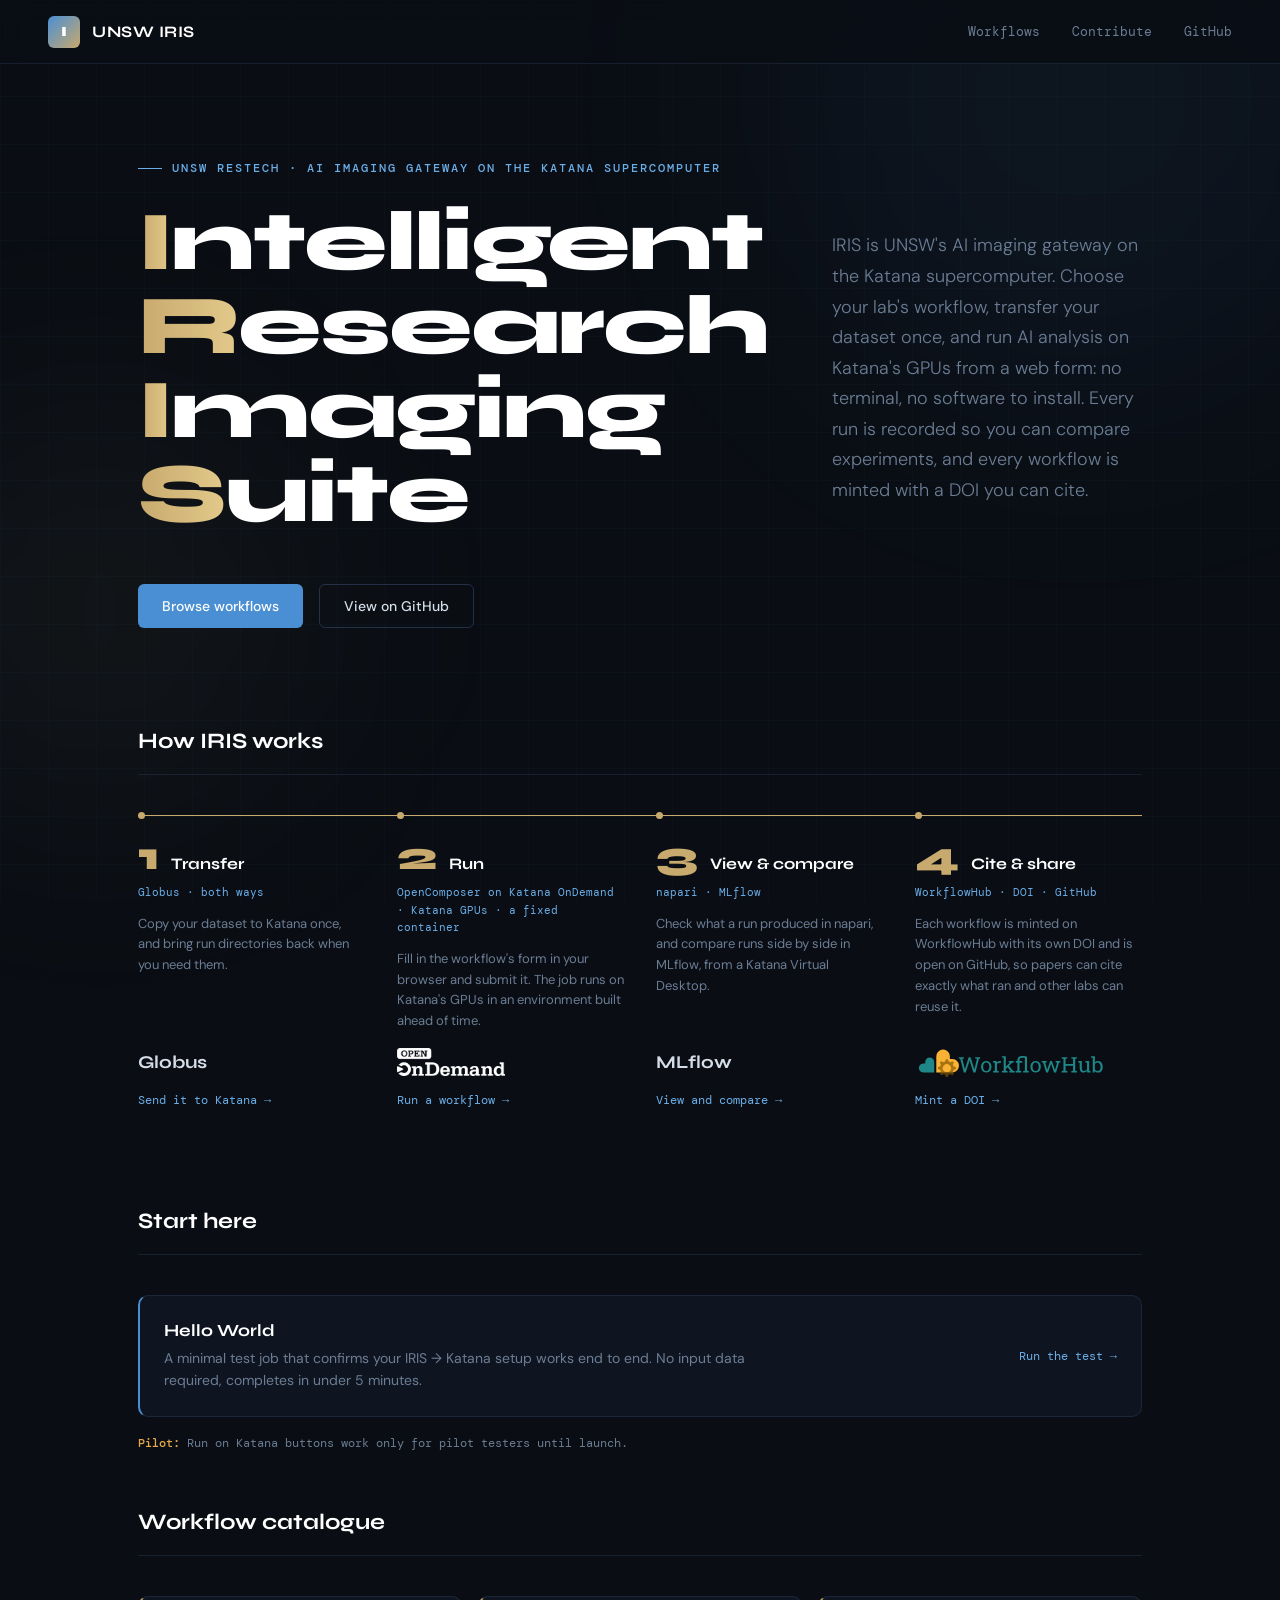
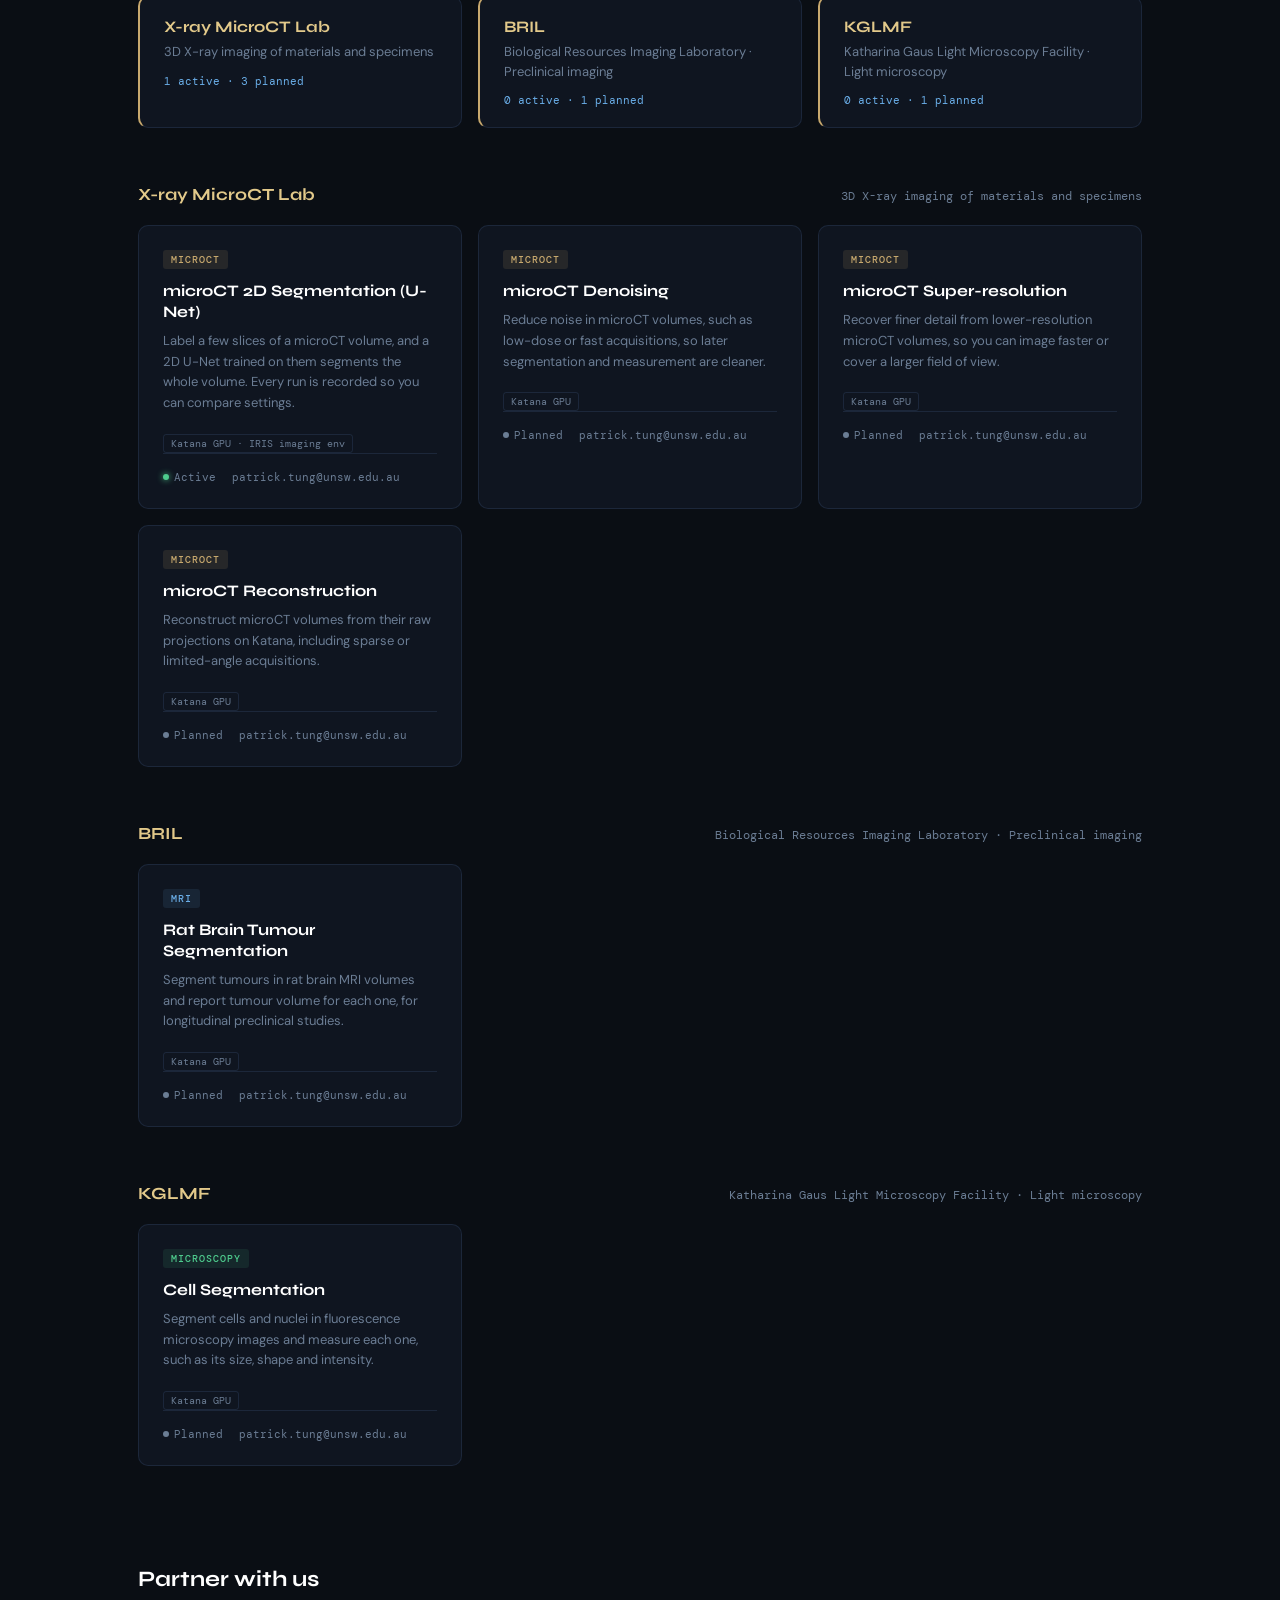
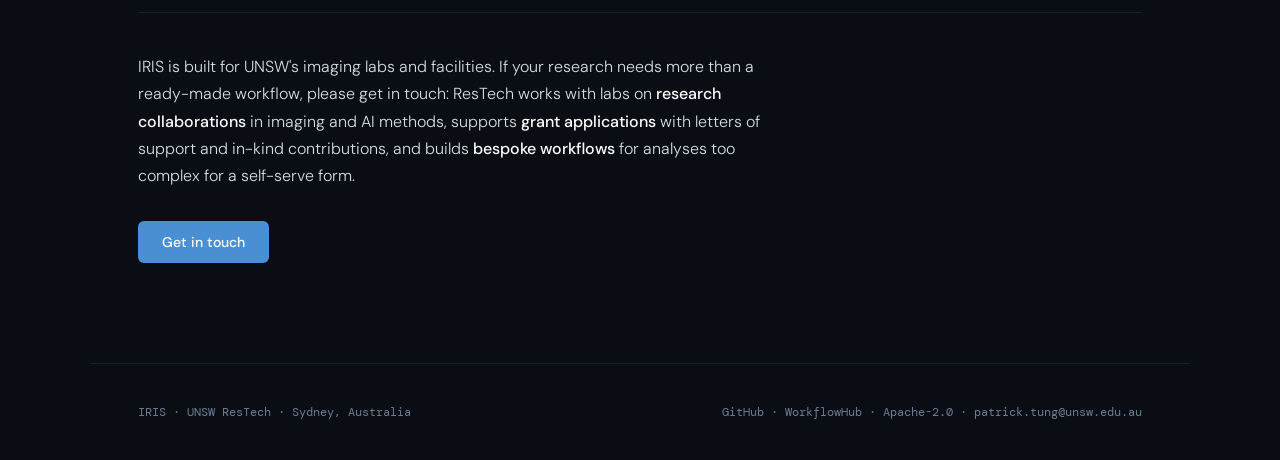
==== commit 4131faa0: "Merge branch '223-landing-page' into worktree-agent-ad5cc88519aa8abe9" ====
--- a/index.html
+++ b/index.html
@@ -620,7 +620,12 @@
     </a>
     <a href="#bril" class="lab-tile">
       <span class="lab-tile-name">BRIL</span>
-      <span class="lab-tile-desc">Preclinical imaging</span>
+      <span class="lab-tile-desc">Biological Resources Imaging Laboratory · Preclinical imaging</span>
+      <span class="lab-tile-counts">0 active · 1 planned</span>
+    </a>
+    <a href="#kglmf" class="lab-tile">
+      <span class="lab-tile-name">KGLMF</span>
+      <span class="lab-tile-desc">Katharina Gaus Light Microscopy Facility · Light microscopy</span>
       <span class="lab-tile-counts">0 active · 1 planned</span>
     </a>
   </div>
@@ -698,7 +703,7 @@
   <div class="lab" id="bril">
     <div class="lab-header">
       <span class="lab-title">BRIL</span>
-      <span class="section-mono">Preclinical imaging</span>
+      <span class="section-mono">Biological Resources Imaging Laboratory · Preclinical imaging</span>
     </div>
     <div class="workflow-grid">
 
@@ -708,6 +713,31 @@
         </div>
         <div class="card-name">Rat Brain Tumour Segmentation</div>
         <div class="card-desc">Segment tumours in rat brain MRI volumes and report tumour volume for each one, for longitudinal preclinical studies.</div>
+        <div class="card-compute">
+          <span class="compute-tag">Katana GPU</span>
+        </div>
+        <div class="card-meta">
+          <span><span class="status-dot planned"></span> Planned</span>
+          <span>patrick.tung@unsw.edu.au</span>
+        </div>
+      </a>
+
+    </div>
+  </div>
+
+  <div class="lab" id="kglmf">
+    <div class="lab-header">
+      <span class="lab-title">KGLMF</span>
+      <span class="section-mono">Katharina Gaus Light Microscopy Facility · Light microscopy</span>
+    </div>
+    <div class="workflow-grid">
+
+      <a href="workflows/microscopy-cell-segmentation/" class="workflow-card planned">
+        <div class="card-top">
+          <span class="card-domain microscopy">Microscopy</span>
+        </div>
+        <div class="card-name">Cell Segmentation</div>
+        <div class="card-desc">Segment cells and nuclei in fluorescence microscopy images and measure each one, such as its size, shape and intensity.</div>
         <div class="card-compute">
           <span class="compute-tag">Katana GPU</span>
         </div>
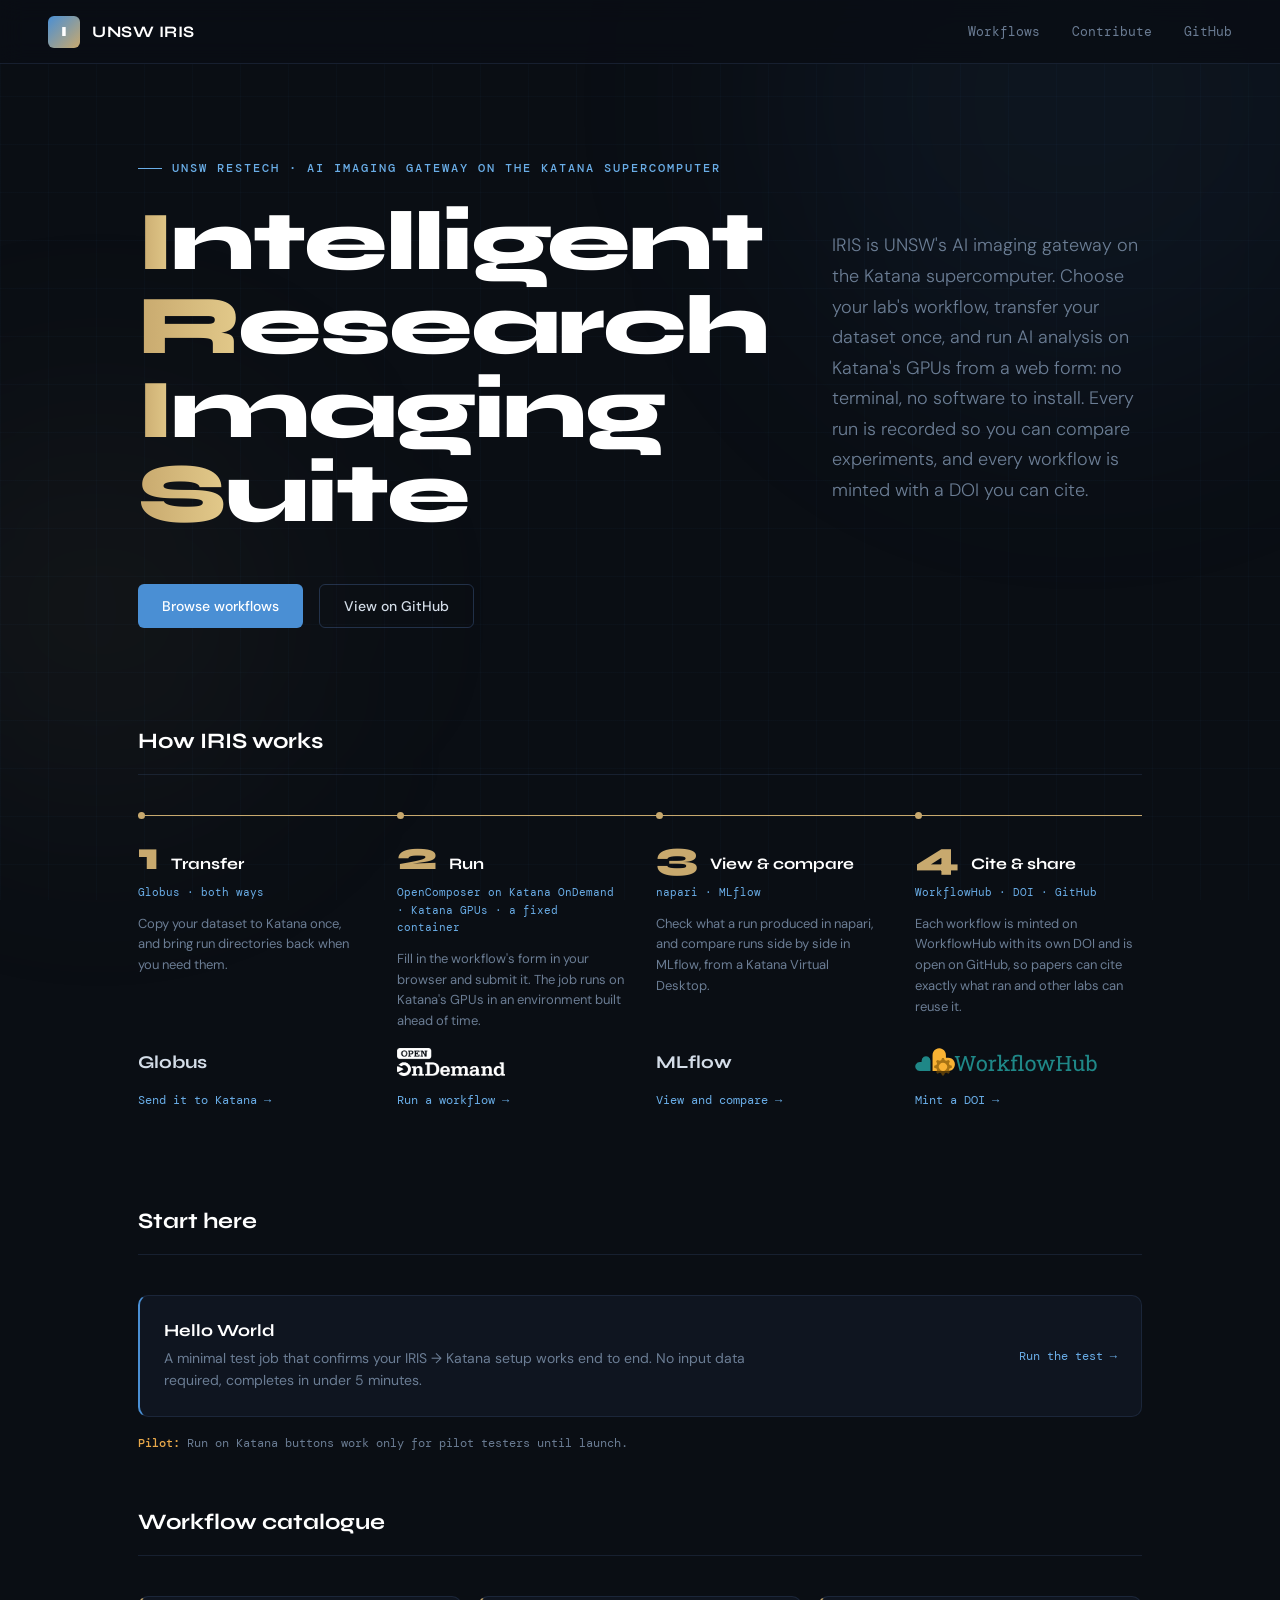
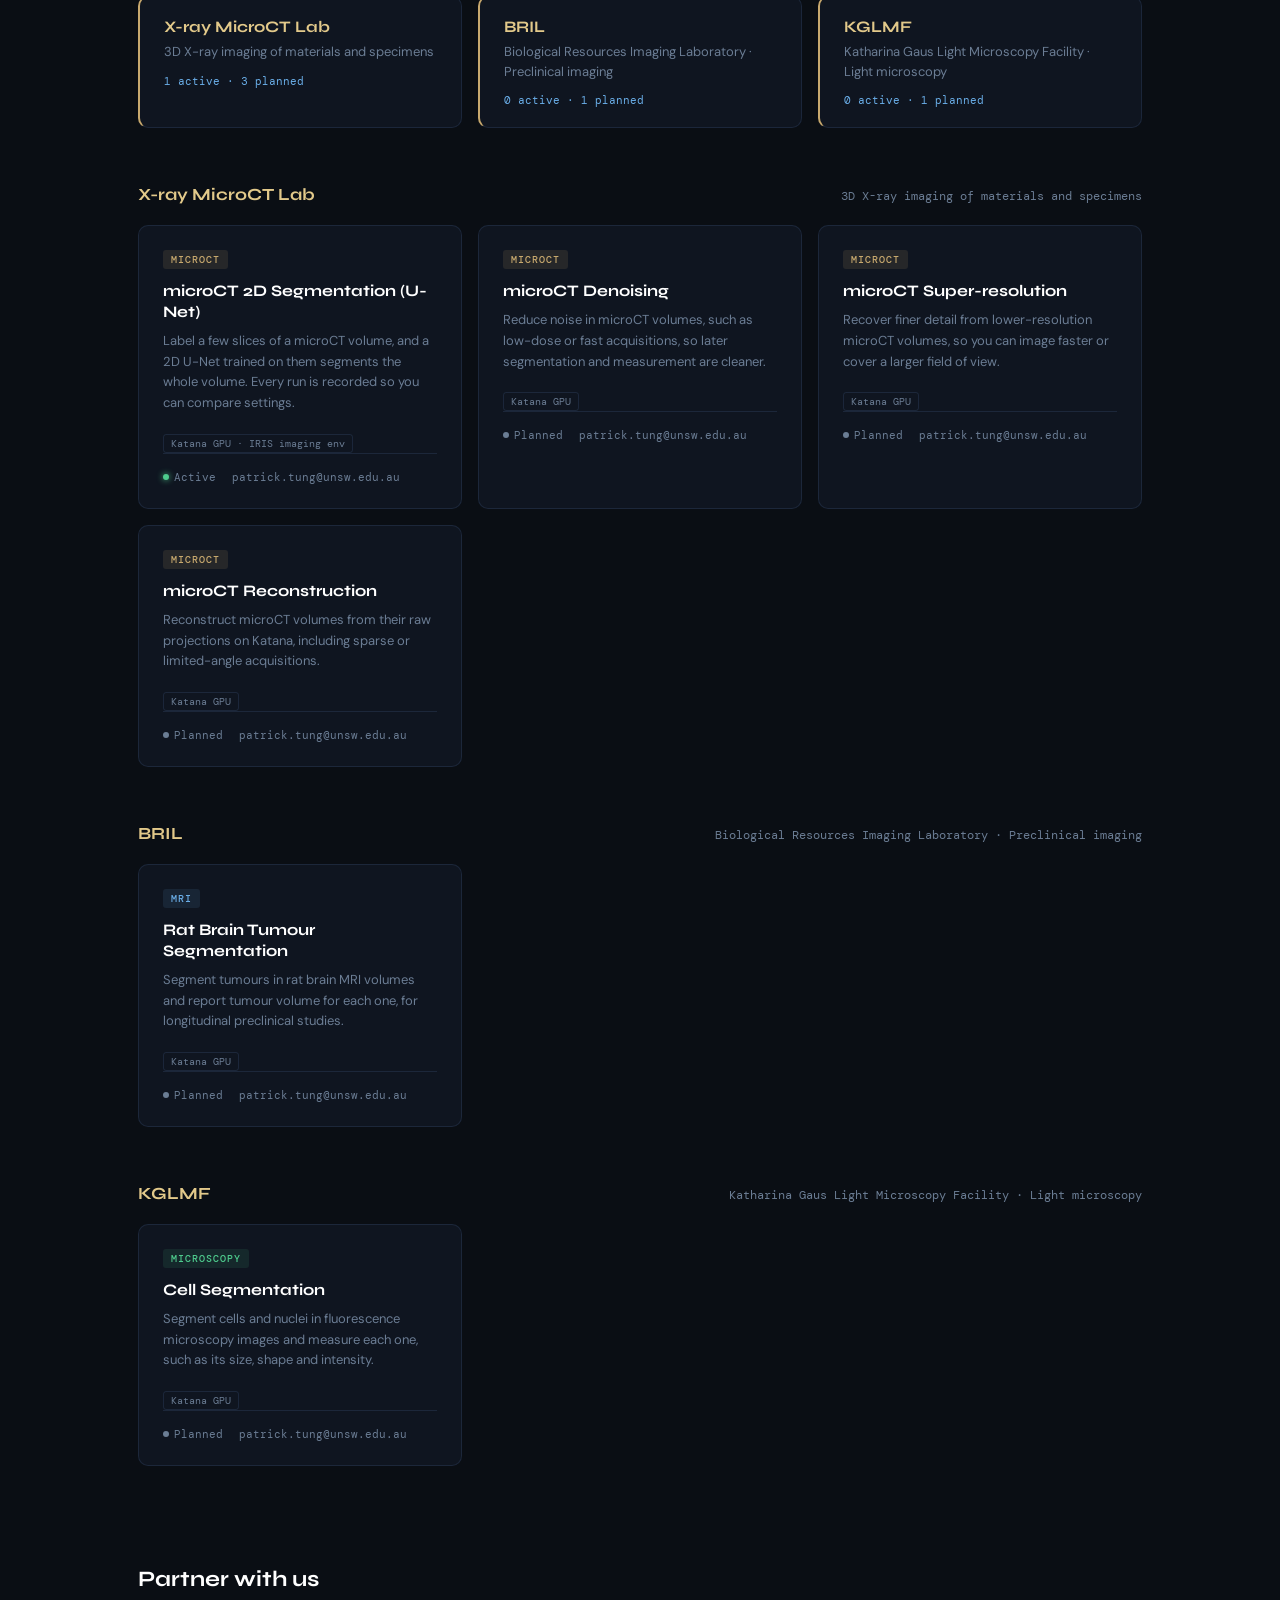
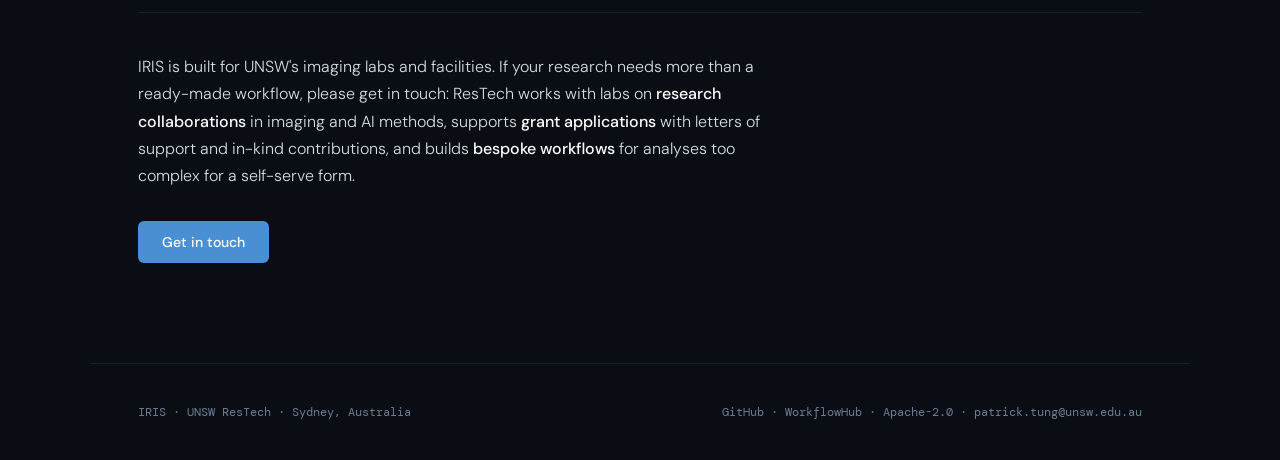
==== commit 7121b804: "How IRIS works keeps one gold path from 1 to 4 below the wide row: from 1000px down the stages stack" ====
--- a/index.html
+++ b/index.html
@@ -411,9 +411,6 @@
       height: 28px; display: flex; align-items: center;
     }
     .stage-logo img { display: block; height: 28px; width: auto; }
-    /* WorkflowHub's file pads its logo by about 40% of its height, so it
-       is drawn larger to show the logo itself about 28px tall. */
-    .stage-logo img.stage-logo-padded { height: 48px; margin: -10px 0; }
     .stage-logo-name {
       font-family: 'Syne', sans-serif;
       font-weight: 700; font-size: 18px; color: var(--text);
@@ -485,18 +482,9 @@
     .hero-sub     { animation: fadeUp 0.5s 0.2s ease both; }
     .hero-actions { animation: fadeUp 0.5s 0.3s ease both; }
 
+    /* Too narrow for the row, the stages stack in one column, the gold line
+       running down their left edge so it stays one path from 1 to 4. */
     @media (max-width: 1000px) {
-      .lifecycle { grid-template-columns: 1fr 1fr; }
-      .stage:nth-child(2)::after { display: none; }
-    }
-
-    @media (max-width: 768px) {
-      body > nav { padding: 0 20px; }
-      h1 { font-size: clamp(36px, 11vw, 48px); letter-spacing: -1px; }
-      .nav-links { display: none; }
-      .hero { padding: 120px 20px 60px; }
-      section { padding: 0 20px 60px; }
-      /* Stacked, the gold line runs down the stages' left edge. */
       .lifecycle { grid-template-columns: 1fr; }
       .stage {
         border-top: none; border-left: 1px solid var(--gold);
@@ -507,7 +495,14 @@
         width: 1px; height: 32px;
       }
       .stage::before { top: 0; left: -4px; }
-      .stage:nth-child(2)::after { display: block; }
+    }
+
+    @media (max-width: 768px) {
+      body > nav { padding: 0 20px; }
+      h1 { font-size: clamp(36px, 11vw, 48px); letter-spacing: -1px; }
+      .nav-links { display: none; }
+      .hero { padding: 120px 20px 60px; }
+      section { padding: 0 20px 60px; }
       footer { flex-direction: column; gap: 16px; text-align: center; }
     }
   </style>
@@ -580,7 +575,7 @@
       <div class="stage-head"><span class="stage-num">4</span><span class="stage-title">Cite &amp; share</span></div>
       <div class="stage-tools">WorkflowHub · DOI · GitHub</div>
       <p class="stage-desc">Each workflow is minted on WorkflowHub with its own DOI and is open on GitHub, so papers can cite exactly what ran and other labs can reuse it.</p>
-      <div class="stage-logo"><img class="stage-logo-padded" src="assets/logos/workflowhub.svg" width="1200" height="300" alt="WorkflowHub"></div>
+      <div class="stage-logo"><img src="assets/logos/workflowhub.svg" width="1153" height="177" alt="WorkflowHub"></div>
       <a class="stage-link" href="contribute/#mint">Mint a DOI →</a>
     </div>
   </div>
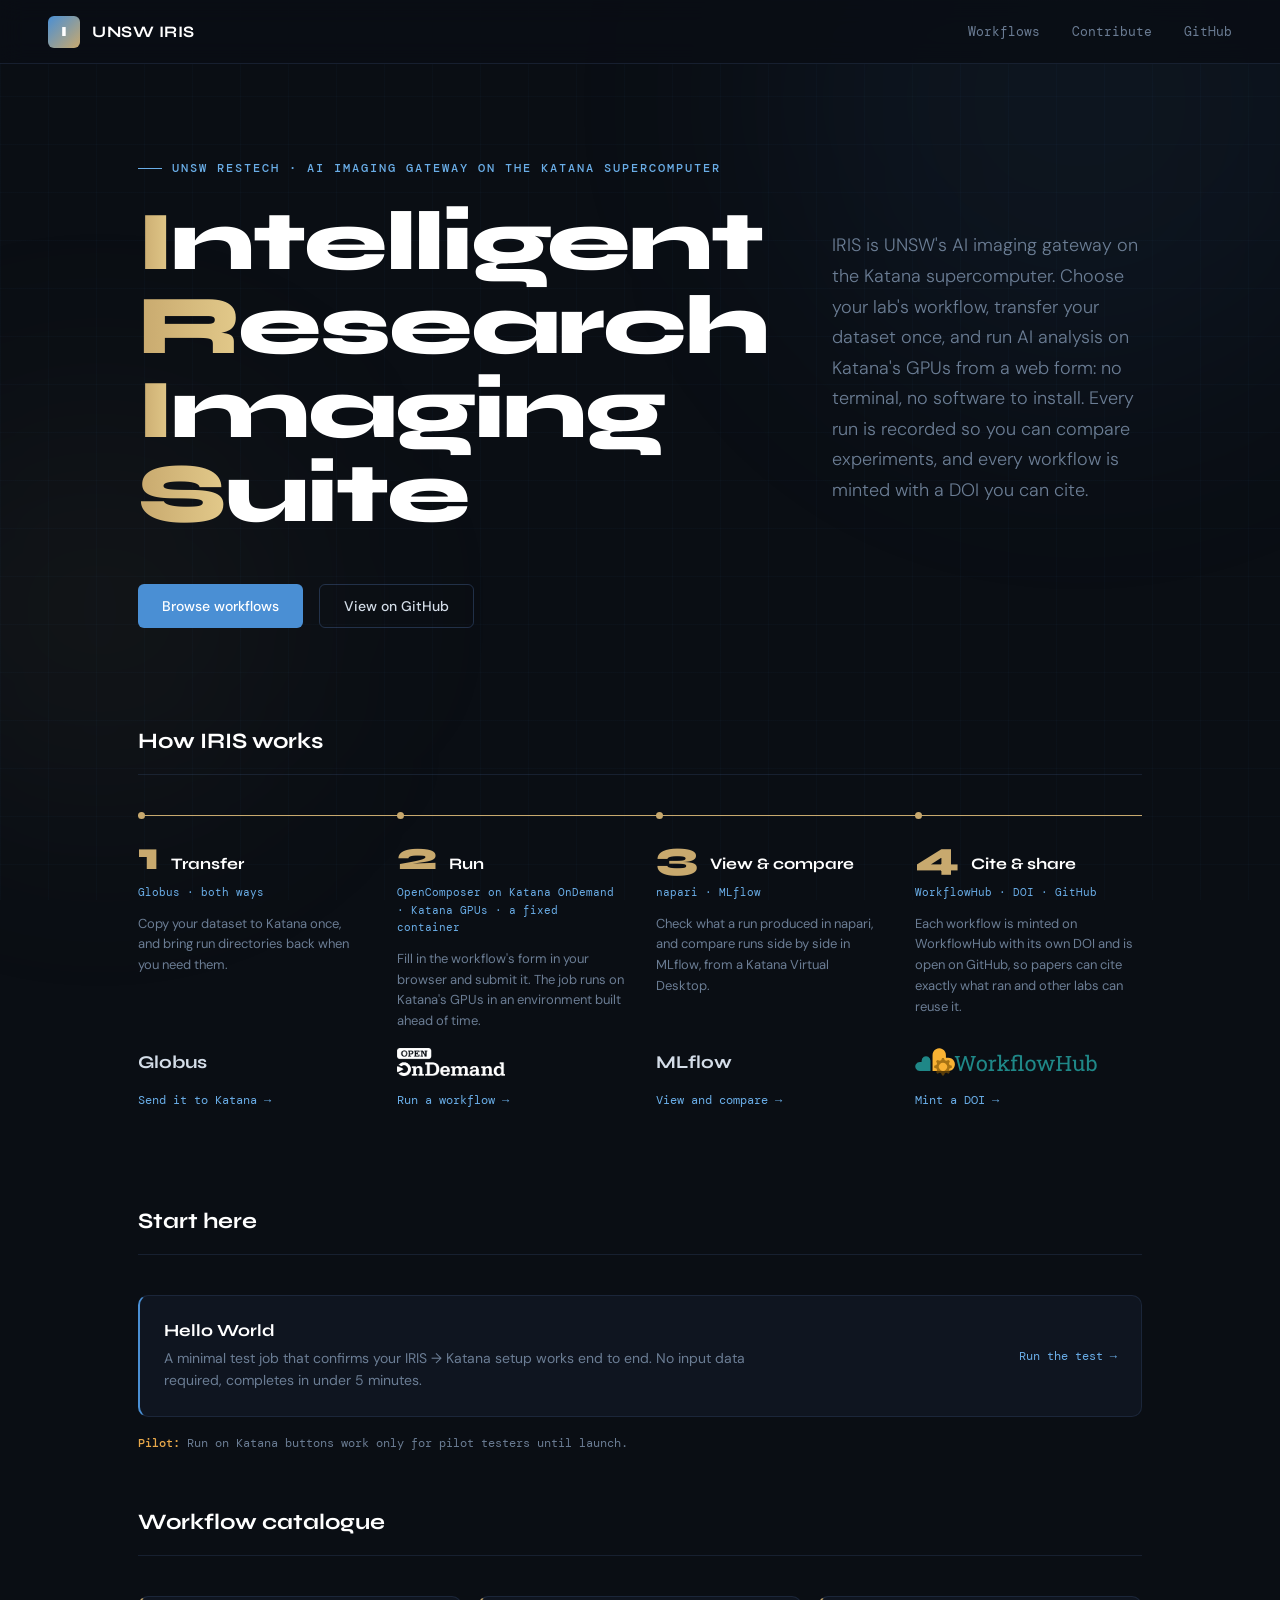
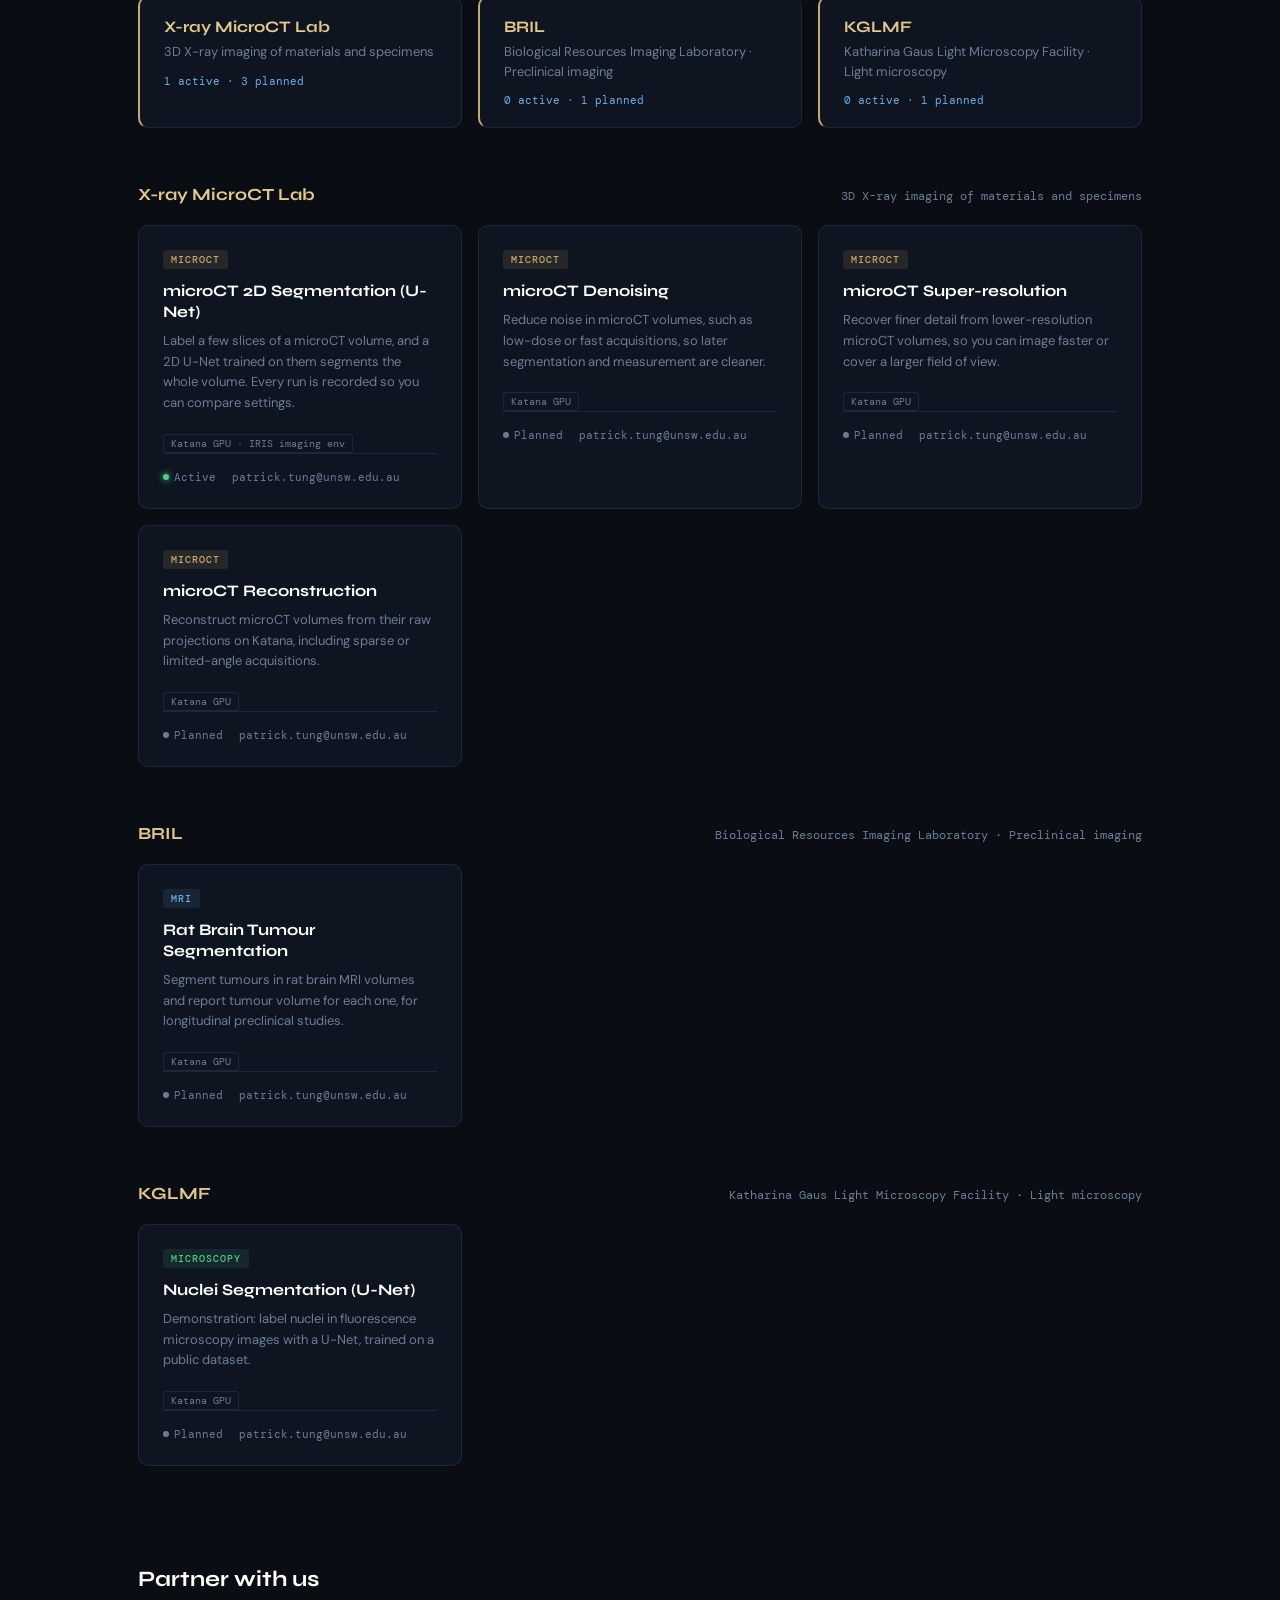
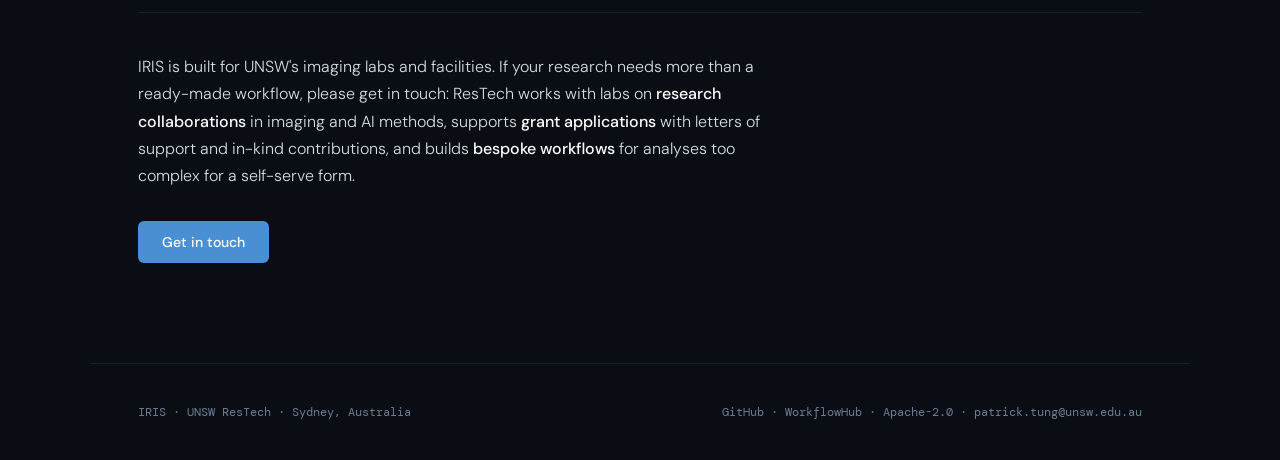
==== commit 44990ea8: "Nuclei Segmentation (U-Net) stays Planned as a demonstration workflow for KGLMF: its card takes the " ====
--- a/index.html
+++ b/index.html
@@ -731,8 +731,8 @@
         <div class="card-top">
           <span class="card-domain microscopy">Microscopy</span>
         </div>
-        <div class="card-name">Cell Segmentation</div>
-        <div class="card-desc">Segment cells and nuclei in fluorescence microscopy images and measure each one, such as its size, shape and intensity.</div>
+        <div class="card-name">Nuclei Segmentation (U-Net)</div>
+        <div class="card-desc">Demonstration: label nuclei in fluorescence microscopy images with a U-Net, trained on a public dataset.</div>
         <div class="card-compute">
           <span class="compute-tag">Katana GPU</span>
         </div>
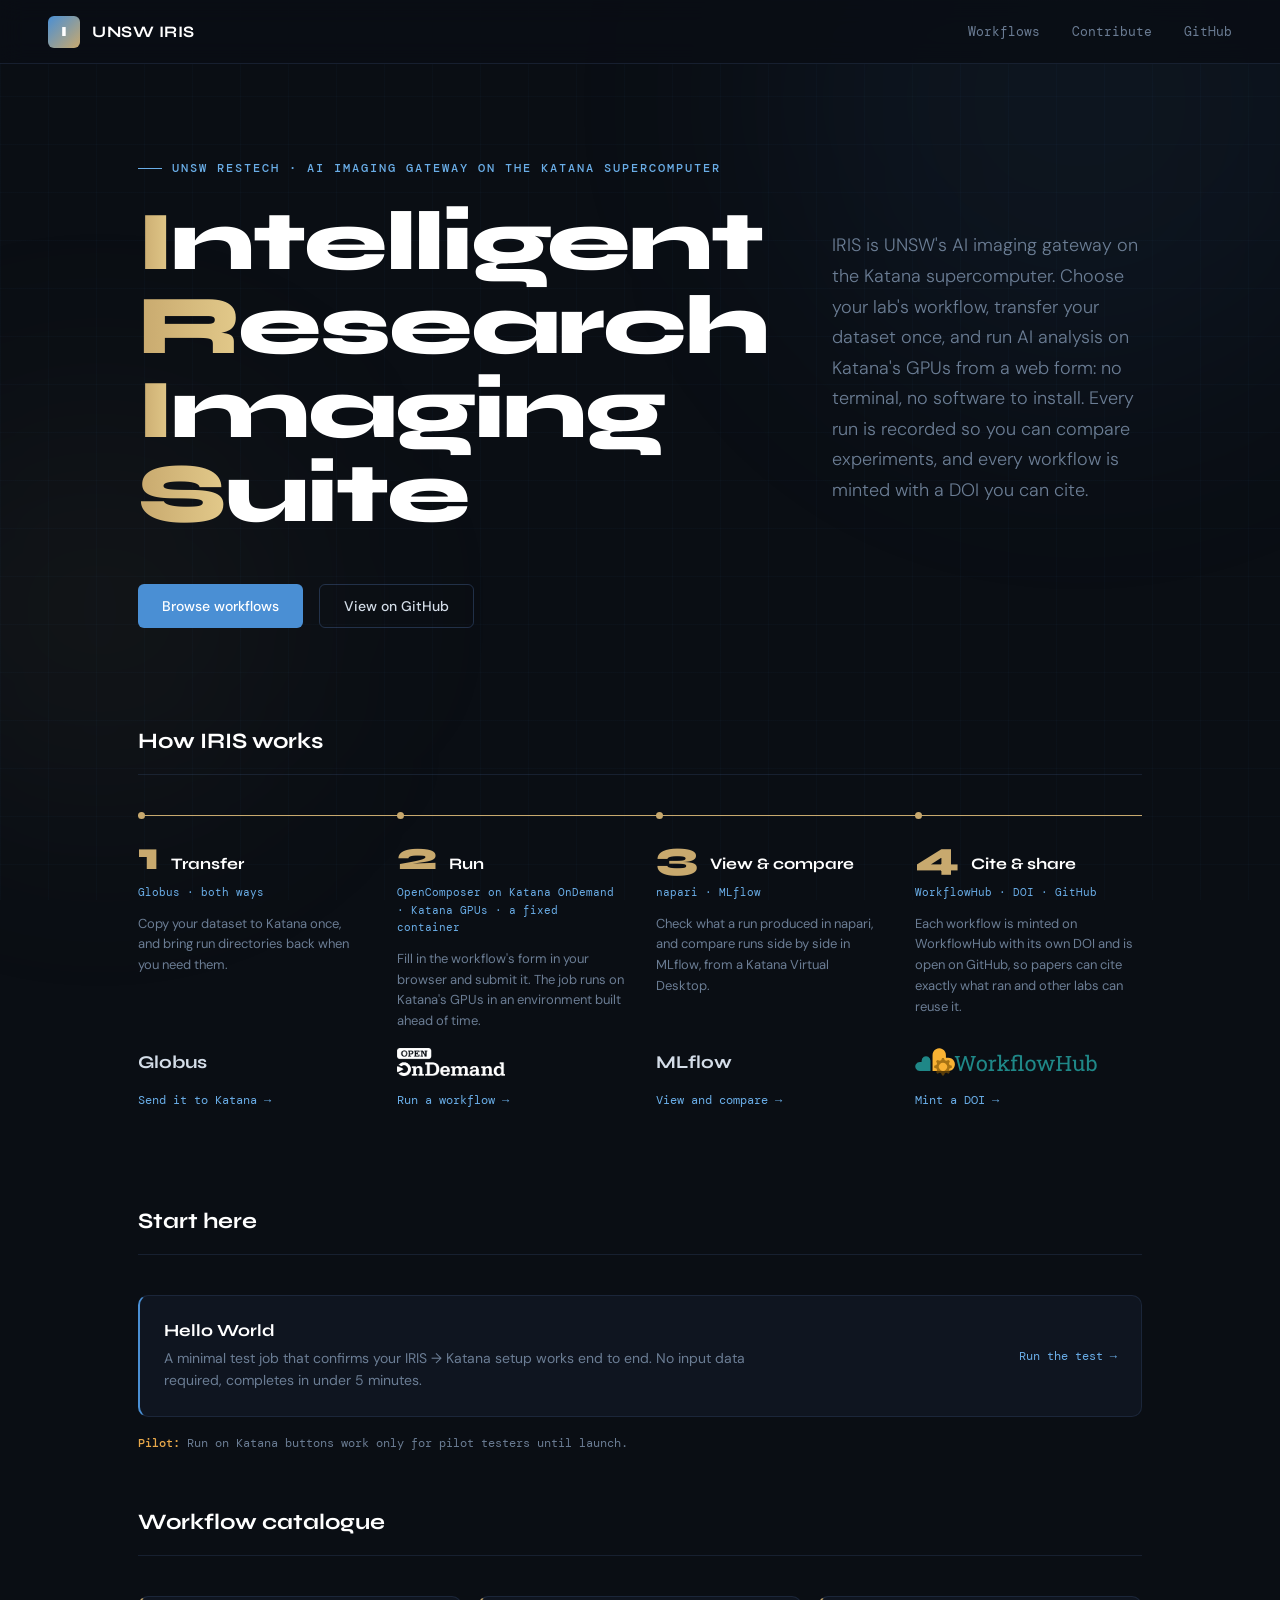
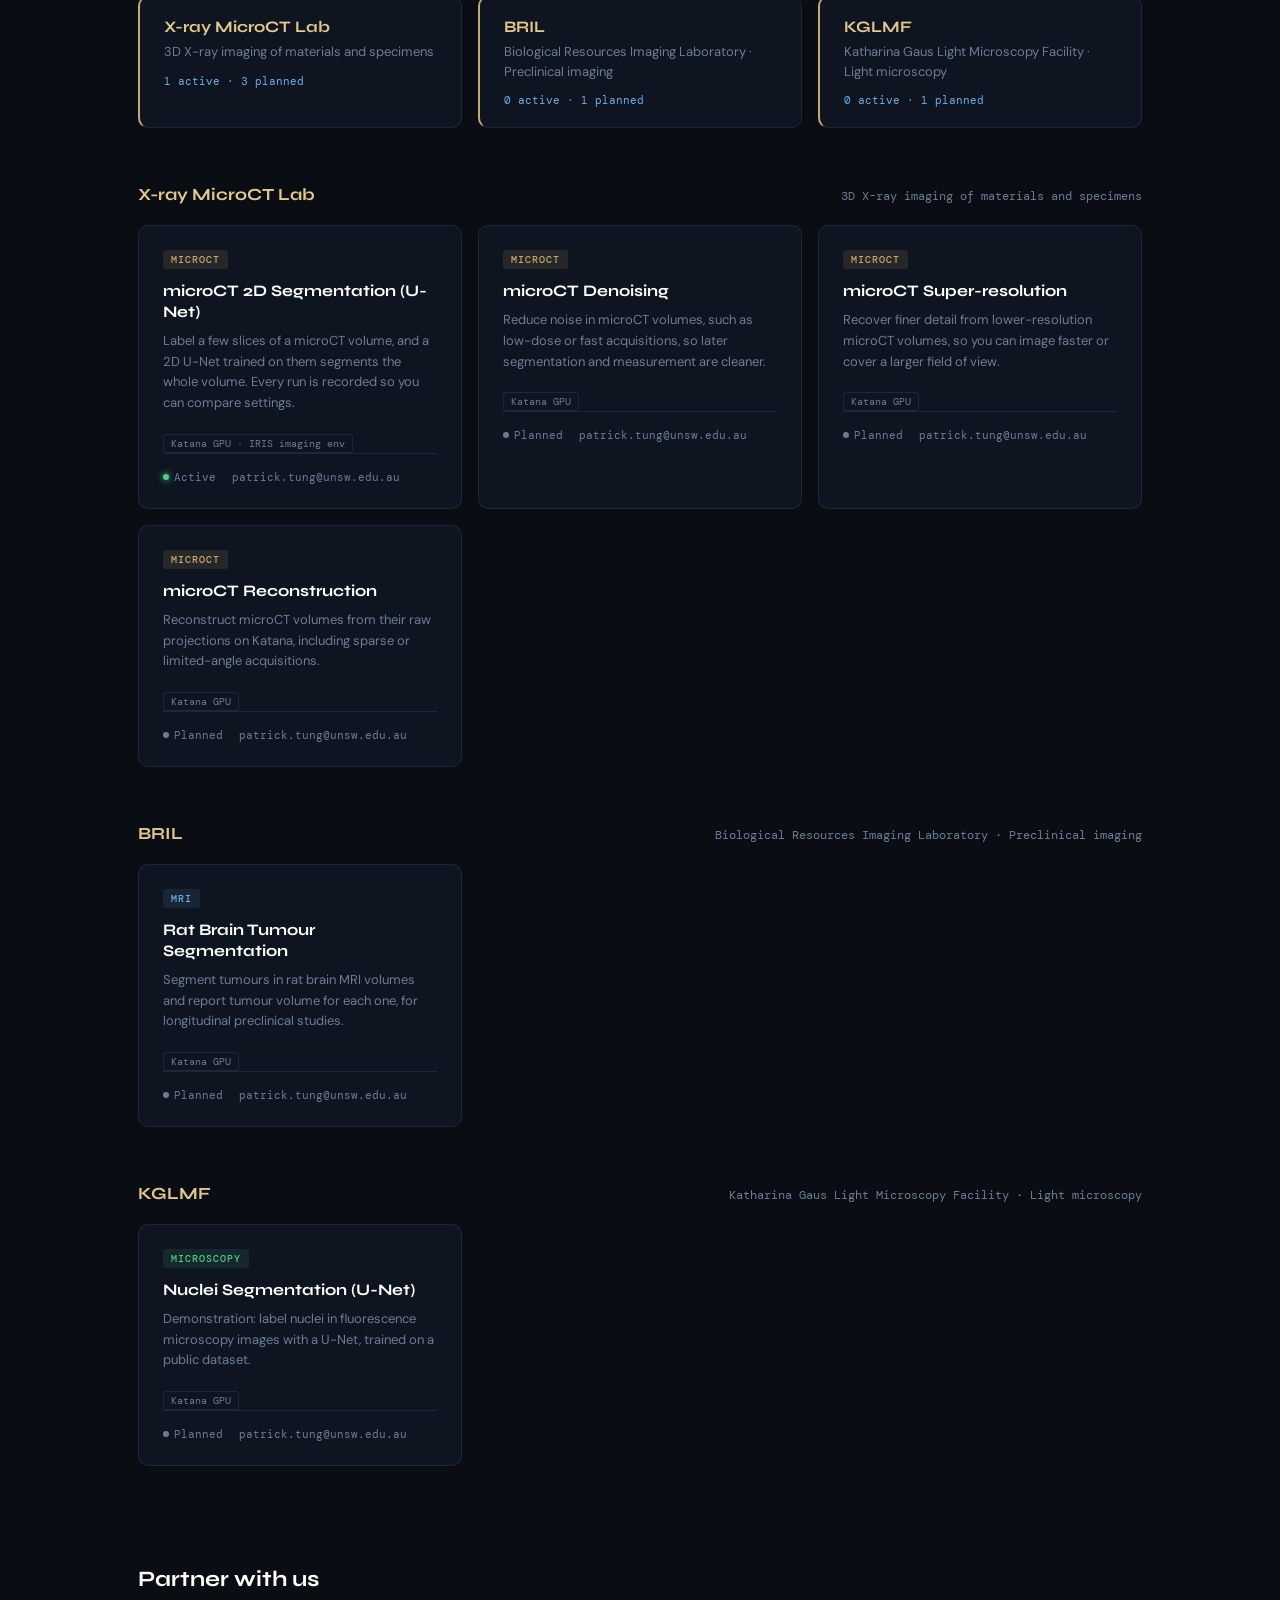
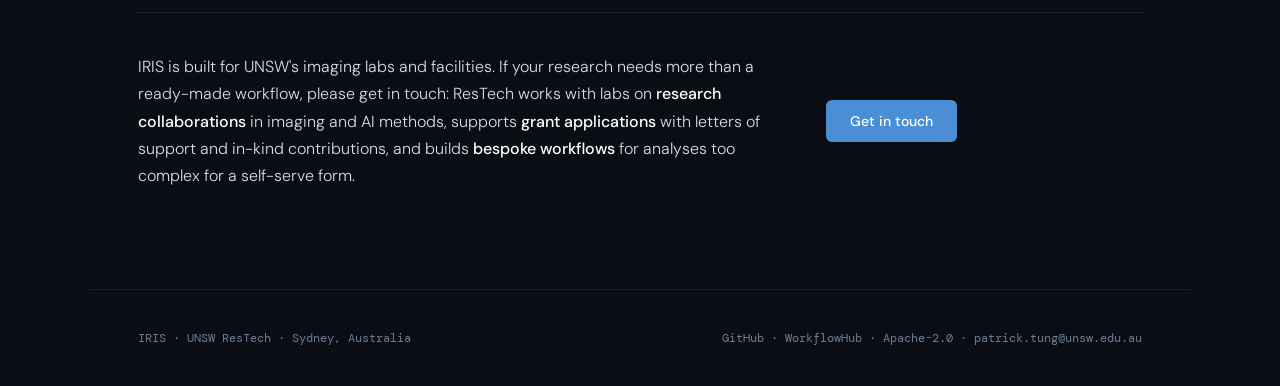
==== commit 5853893c: "The landing page's Partner with us section puts its Get in touch button to the right of the paragrap" ====
--- a/index.html
+++ b/index.html
@@ -428,6 +428,11 @@
       max-width: 640px; margin-bottom: 32px;
     }
     .partner-intro strong { font-weight: 500; color: #fff; }
+    .partner-row {
+      display: flex; align-items: center; gap: 48px;
+    }
+    .partner-row .partner-intro { margin-bottom: 0; }
+    .partner-row .btn { flex-shrink: 0; }
 
     /* ── LAB TILES ── */
     .lab-tiles {
@@ -504,6 +509,7 @@
       .hero { padding: 120px 20px 60px; }
       section { padding: 0 20px 60px; }
       footer { flex-direction: column; gap: 16px; text-align: center; }
+      .partner-row { flex-direction: column; align-items: flex-start; gap: 32px; }
     }
   </style>
 </head>
@@ -751,8 +757,10 @@
   <div class="section-header">
     <span class="section-title">Partner with us</span>
   </div>
+  <div class="partner-row">
   <p class="partner-intro">IRIS is built for UNSW's imaging labs and facilities. If your research needs more than a ready-made workflow, please get in touch: ResTech works with labs on <strong>research collaborations</strong> in imaging and AI methods, supports <strong>grant applications</strong> with letters of support and in-kind contributions, and builds <strong>bespoke workflows</strong> for analyses too complex for a self-serve form.</p>
   <a href="mailto:patrick.tung@unsw.edu.au" class="btn btn-primary">Get in touch</a>
+  </div>
 </section>
 
 <!-- FOOTER -->
